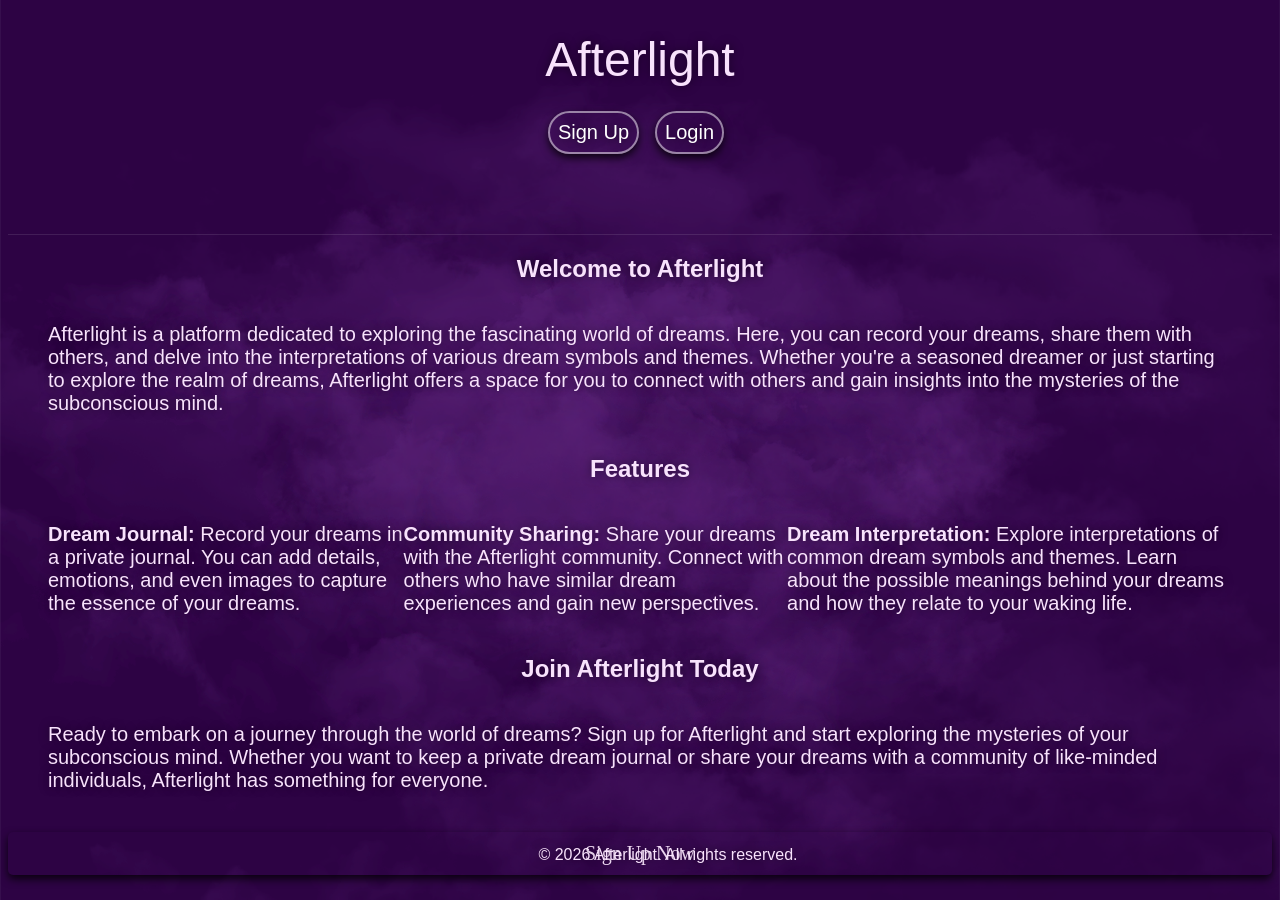
==== index.html @ f81cccc8 "Add files via upload" ====
<!DOCTYPE html>
<html lang="en">

<head>
    <meta charset="UTF-8">
    <meta name="viewport" content="width=device-width, initial-scale=1.0">
    <link rel="stylesheet" href="style.css">
    <title>Afterlight</title>
</head>

<body>
    <header>Afterlight
        <nav>
            <ul>
                <li><a href="sign-up.html">Sign Up</a></li>
                <li><a href="login.html">Login</a></li>
            </ul>
        </nav>
    </header>
    <main>
        <section id="introSection">
            <h1>Welcome to Afterlight</h1>
            <p class="intro">Afterlight is a platform dedicated to exploring the fascinating world of dreams. Here, you
                can
                record your
                dreams, share them with others, and delve into the interpretations of various dream symbols and themes.
                Whether you're a seasoned dreamer or just starting to explore the realm of dreams, Afterlight offers a
                space
                for you to connect with others and gain insights into the mysteries of the subconscious mind.
            </p>
        </section>

        <section id="featuresSection">
            <h2>Features</h2>
            <ul class="featureList">
                <li><strong>Dream Journal:</strong> Record your dreams in a private journal. You can add details,
                    emotions, and even images to capture the essence of your dreams.</li>
                <li><strong>Community Sharing:</strong> Share your dreams with the Afterlight community. Connect with
                    others who have similar dream experiences and gain new perspectives.</li>
                <li><strong>Dream Interpretation:</strong> Explore interpretations of common dream symbols and themes.
                    Learn about the possible meanings behind your dreams and how they relate to your waking life.</li>
            </ul>
        </section>
        <section id="joinSection">
            <h2>Join Afterlight Today</h2>
            <p class="join">Ready to embark on a journey through the world of dreams? Sign up for Afterlight and start
                exploring the mysteries of your subconscious mind. Whether you want to keep a private dream journal or
                share your dreams with a community of like-minded individuals, Afterlight has something for everyone.
            </p>
            <a href="sign-up.html" class="joinButton">Sign Up Now</a>
    </main>
    <footer>
        <p>&copy; 2026 Afterlight. All rights reserved.</p>
    </footer>
    <script src="script.js"></script>
</body>

</html>
---- style.css ----
body {
    background-image: url('Assets/images/BG.png');
    background-repeat: no-repeat;
    background-size: cover;
    background-position: center;
    background-attachment: fixed;
}

/* Header and primary navigation */

header {
    flex-direction: column;
    width: 100vw;
    max-width: 100%;
    box-sizing: border-box;
    display: flex;
    justify-content: center;
    padding: 1.5rem 1rem;
    border-bottom: 1px solid rgba(255, 255, 255, 0.1);
    font-family: Poppins, sans-serif;
    font-size: 3rem;
    color: #f8e2fc;
    text-shadow: 0 0 10px rgba(0, 0, 0, 0.5);
    text-align: center;
}

nav ul {
    list-style: none;
    display: flex;
    flex-wrap: wrap;
    justify-content: center;
    align-items: center;
    margin-top: 1rem;
    margin-right: 3rem;
}

nav ul li {
    margin: .5rem;
}

nav ul li a {
    color: rgb(255, 255, 255);
    text-decoration: none;
    padding: .5rem;
    font-size: 1.25rem;
    border: 2px solid rgba(255, 255, 255, 0.5);
    border-radius: 90px;
    box-shadow: 0 4px 8px rgba(0, 0, 0, 0.8);
}

nav ul li:hover {
    transform: scale(1.1);
    transition: 0.5s ease;
}

h1,
h2 {
    color: #f8e2fc;
    font-family: Poppins, sans-serif;
    text-shadow: 0 0 10px rgba(0, 0, 0, 0.5);
    align-items: center;
    display: flex;
    justify-content: center;
}

.intro,
.featureList,
.join {
    color: #f8e2fc;
    font-family: Inter, sans-serif;
    text-shadow: 0 0 10px rgba(0, 0, 0, 0.5);
    align-items: center;
    display: flex;
    justify-content: center;
    padding: 20px;
    font-size: 1.25rem;
    margin: 20px;
    list-style: none;
}

a {
    justify-content: center;
    display: flex;
    text-decoration: none;
    color: #f8e2fc;
    font-size: 1.25rem;
    border: 2px solid rgba(255, 255, 255, 0.5);
    border-radius: 90px;
    padding: .5rem;
    box-shadow: 0 4px 8px rgba(0, 0, 0, 0.8);
}

.joinButton {
    background-color: #8c2dc8 opacity(60%);
    color: #f8e2fc;
    border: none;
    padding: 10px 20px;
    font-size: 1.25rem;
    border-radius: 5px;
    cursor: pointer;
    box-shadow: 0 4px 8px rgba(0, 0, 0, 0.8);
}

footer {
    text-align: center;
    padding: 20px;
    color: #f8e2fc;
    font-family: Inter, sans-serif;
    text-shadow: 0 0 10px rgba(0, 0, 0, 0.5);
    position: fixed;
    bottom: 0;
    width: 100%;

}


@media screen and (max-width: 1068px) {

    header {
        flex-direction: column;
        align-items: center;
        text-align: center;
    }

    .featureList {
        flex-direction: column;
        align-items: center;
        text-align: center;
    }

    .featureList li {
        flex-direction: column;
        align-items: center;
        text-align: center;
        margin-top: 1rem;
        justify-content: space-evenly;
        margin-bottom: 15px;
        padding: 15px;


    }
}
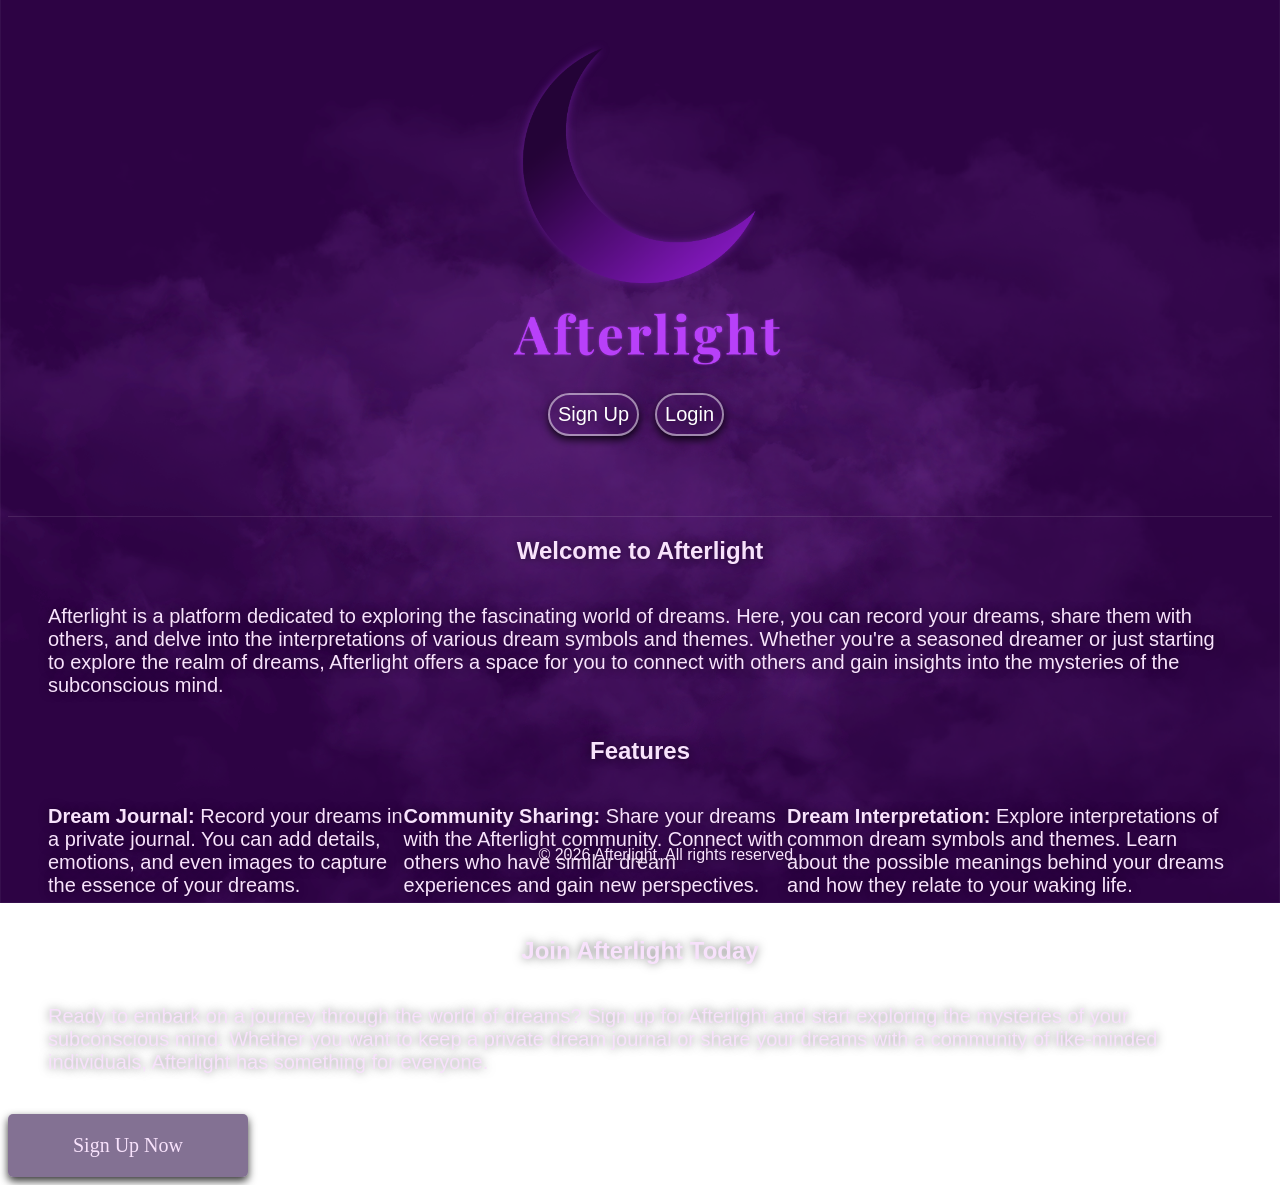
==== commit 636e9254: "Changes to be committed: 	modified:   community-page.html 	modified:   dream-journal.html 	modified:" ====
--- a/index.html
+++ b/index.html
@@ -9,7 +9,7 @@
 </head>
 
 <body>
-    <header>Afterlight
+    <header><span><img src="Assets\images\logo.png"></span>
         <nav>
             <ul>
                 <li><a href="sign-up.html">Sign Up</a></li>
--- a/style.css
+++ b/style.css
@@ -65,7 +65,10 @@
 
 .intro,
 .featureList,
-.join {
+.join,
+.welcome,
+.community,
+.post {
     color: #f8e2fc;
     font-family: Inter, sans-serif;
     text-shadow: 0 0 10px rgba(0, 0, 0, 0.5);
@@ -76,6 +79,24 @@
     font-size: 1.25rem;
     margin: 20px;
     list-style: none;
+}
+
+.communityPosts {
+    display: flex;
+    flex-direction: column;
+    align-items: center;
+    justify-content: center;
+    gap: 20px;
+}
+
+h3 {
+    color: #f8e2fc;
+    font-family: Inter, sans-serif;
+    text-shadow: 0 0 10px rgba(0, 0, 0, 0.5);
+    align-items: center;
+    display: flex;
+    justify-content: center;
+    padding-top: 15px;
 }
 
 a {
@@ -91,10 +112,117 @@
 }
 
 .joinButton {
-    background-color: #8c2dc8 opacity(60%);
-    color: #f8e2fc;
-    border: none;
-    padding: 10px 20px;
+    display: flex;
+    justify-self: center;
+    width: 200px;
+    background-color: rgba(49, 19, 76, 0.6);
+    color: #f8e2fc;
+    border: none;
+    padding: 20px 20px;
+    font-size: 1.25rem;
+    border-radius: 5px;
+    cursor: pointer;
+    box-shadow: 0 4px 8px rgba(0, 0, 0, 0.8);
+}
+
+.buttonContainer {
+    display: flex;
+    justify-content: space-evenly;
+    gap: 1rem;
+
+}
+
+.welcomeButton {
+    display: flex;
+    justify-self: center;
+    width: 200px;
+    background-color: rgba(49, 19, 76, 0.6);
+    color: #f8e2fc;
+    border: none;
+    padding: 20px 20px;
+    font-size: 1.25rem;
+    border-radius: 5px;
+    cursor: pointer;
+    box-shadow: 0 4px 8px rgba(0, 0, 0, 0.8);
+}
+
+form {
+    display: flex;
+    flex-direction: column;
+    align-items: center;
+    justify-content: center;
+    padding: 20px;
+}
+
+label {
+    color: #f8e2fc;
+    font-family: Inter, sans-serif;
+    text-shadow: 0 0 10px rgba(0, 0, 0, 0.5);
+    margin-bottom: 10px;
+    margin-top: 10px;
+}
+
+#dreamTitle {
+    background-color: rgba(49, 19, 76, 0.6);
+    color: #f8e2fc;
+    font-family: Inter, sans-serif;
+    text-shadow: 0 0 10px rgba(0, 0, 0, 0.5);
+    align-items: center;
+    display: flex;
+    justify-content: center;
+    padding: 20px;
+    font-size: 1.25rem;
+}
+
+textarea {
+    background-color: rgba(49, 19, 76, 0.6);
+    color: #f8e2fc;
+    font-family: Inter, sans-serif;
+    text-shadow: 0 0 10px rgba(0, 0, 0, 0.5);
+    align-items: center;
+    display: flex;
+    justify-content: center;
+    padding: 20px;
+    font-size: 1.25rem;
+    width: 100%;
+    max-width: 500px;
+    height: 200px;
+}
+
+input::placeholder {
+    color: #ffffff;
+}
+
+textarea::placeholder {
+    color: #ffffff;
+}
+
+input {
+    background-color: rgba(140, 40, 200, 0.6);
+    padding: 10px;
+    margin-bottom: 20px;
+    border: none;
+    border-radius: 5px;
+    width: 300px;
+    box-shadow: 0 4px 8px rgba(0, 0, 0, 0.8);
+}
+
+button[type="submit"] {
+    background-color: rgba(49, 19, 76, 0.6);
+    color: #f8e2fc;
+    border: none;
+    padding: 20px 20px;
+    font-size: 1.25rem;
+    border-radius: 5px;
+    cursor: pointer;
+    box-shadow: 0 4px 8px rgba(0, 0, 0, 0.8);
+}
+
+button {
+    background-color: rgba(49, 19, 76, 0.6);
+    color: #f8e2fc;
+    border: none;
+    padding: 20px 20px;
     font-size: 1.25rem;
     border-radius: 5px;
     cursor: pointer;
@@ -113,8 +241,19 @@
 
 }
 
-
-@media screen and (max-width: 1068px) {
+img {
+    width: 300px;
+    height: auto;
+
+}
+
+span {
+    display: flex;
+    justify-content: center;
+    align-items: center;
+}
+
+@media screen and (max-width: 600px) {
 
     header {
         flex-direction: column;
@@ -122,10 +261,26 @@
         text-align: center;
     }
 
-    .featureList {
+    nav ul {
         flex-direction: column;
         align-items: center;
         text-align: center;
+    }
+
+
+    h1,
+    h2,
+    h3,
+    .intro,
+    .featureList,
+    .join,
+    .welcome,
+    .community,
+    .post {
+        flex-direction: column;
+        align-items: center;
+        text-align: center;
+
     }
 
     .featureList li {
@@ -136,7 +291,33 @@
         justify-content: space-evenly;
         margin-bottom: 15px;
         padding: 15px;
-
-
+    }
+
+    footer {
+        position: relative;
+    }
+
+    form {
+        width: 100%;
+        padding: 10px;
+    }
+
+    button {
+        width: 100%;
+        max-width: none;
+    }
+
+    textarea {
+        display: flex;
+        justify-content: center;
+        padding: 10px;
+        width: 90%;
+        max-width: none;
+    }
+
+    span {
+        display: flex;
+        justify-content: center;
+        align-items: center;
     }
 }
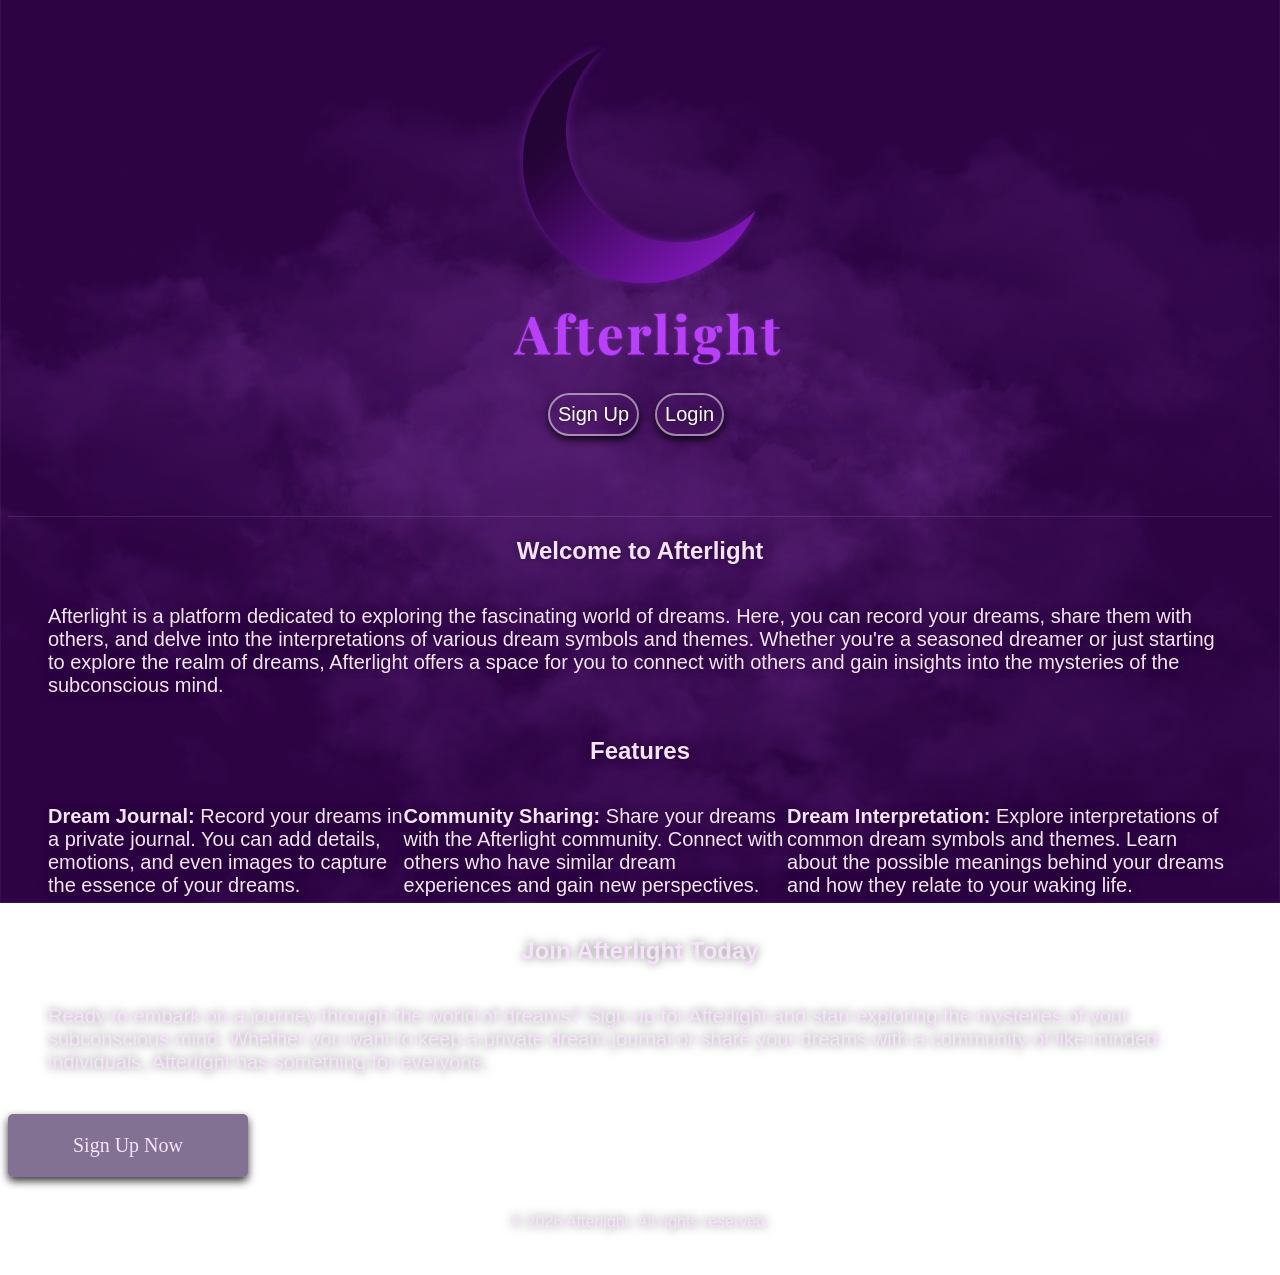
==== commit 08d44e90: "Changes to be committed: 	modified:   community-page.html 	modified:   dream-journal.html 	modified:" ====
--- a/index.html
+++ b/index.html
@@ -9,6 +9,7 @@
 </head>
 
 <body>
+    <!-- Header -->
     <header><span><img src="Assets\images\logo.png"></span>
         <nav>
             <ul>
@@ -17,7 +18,10 @@
             </ul>
         </nav>
     </header>
+
+    <!-- Main Content -->
     <main>
+        <!-- Intro Section -->
         <section id="introSection">
             <h1>Welcome to Afterlight</h1>
             <p class="intro">Afterlight is a platform dedicated to exploring the fascinating world of dreams. Here, you
@@ -30,6 +34,7 @@
             </p>
         </section>
 
+        <!-- Features Section -->
         <section id="featuresSection">
             <h2>Features</h2>
             <ul class="featureList">
@@ -41,6 +46,8 @@
                     Learn about the possible meanings behind your dreams and how they relate to your waking life.</li>
             </ul>
         </section>
+
+        <!-- Join Section -->
         <section id="joinSection">
             <h2>Join Afterlight Today</h2>
             <p class="join">Ready to embark on a journey through the world of dreams? Sign up for Afterlight and start
@@ -49,9 +56,13 @@
             </p>
             <a href="sign-up.html" class="joinButton">Sign Up Now</a>
     </main>
+
+    <!-- Footer -->
     <footer>
         <p>&copy; 2026 Afterlight. All rights reserved.</p>
     </footer>
+
+    <!-- Scripts -->
     <script src="script.js"></script>
 </body>
 
--- a/style.css
+++ b/style.css
@@ -1,4 +1,12 @@
+/* Global Styles */
+html {
+    /* Enables smooth scrolling for in-page anchor links. */
+    scroll-behavior: smooth;
+}
+
+/* Background and overall layout */
 body {
+    /* Full-page fixed background image for an immersive look. */
     background-image: url('Assets/images/BG.png');
     background-repeat: no-repeat;
     background-size: cover;
@@ -6,10 +14,12 @@
     background-attachment: fixed;
 }
 
-/* Header and primary navigation */
+/* Header */
 
 header {
+    /* Stacks title and nav vertically in the header area. */
     flex-direction: column;
+    /* Keeps header spanning viewport width without overflow. */
     width: 100vw;
     max-width: 100%;
     box-sizing: border-box;
@@ -24,7 +34,9 @@
     text-align: center;
 }
 
+/* Navigation */
 nav ul {
+    /* Horizontal nav that wraps on smaller widths. */
     list-style: none;
     display: flex;
     flex-wrap: wrap;
@@ -35,10 +47,12 @@
 }
 
 nav ul li {
+    /* Space between nav items. */
     margin: .5rem;
 }
 
 nav ul li a {
+    /* Pill-style nav links with subtle border and shadow. */
     color: rgb(255, 255, 255);
     text-decoration: none;
     padding: .5rem;
@@ -49,12 +63,15 @@
 }
 
 nav ul li:hover {
+    /* Slight enlargement on hover for feedback. */
     transform: scale(1.1);
     transition: 0.5s ease;
 }
 
+/* Main Content */
 h1,
 h2 {
+    /* Shared heading style and centered alignment. */
     color: #f8e2fc;
     font-family: Poppins, sans-serif;
     text-shadow: 0 0 10px rgba(0, 0, 0, 0.5);
@@ -69,6 +86,7 @@
 .welcome,
 .community,
 .post {
+    /* Shared body-text styling for primary content sections. */
     color: #f8e2fc;
     font-family: Inter, sans-serif;
     text-shadow: 0 0 10px rgba(0, 0, 0, 0.5);
@@ -82,6 +100,7 @@
 }
 
 .communityPosts {
+    /* Vertical stack for community posts with consistent spacing. */
     display: flex;
     flex-direction: column;
     align-items: center;
@@ -90,6 +109,7 @@
 }
 
 h3 {
+    /* Subheading style matching the site palette. */
     color: #f8e2fc;
     font-family: Inter, sans-serif;
     text-shadow: 0 0 10px rgba(0, 0, 0, 0.5);
@@ -100,6 +120,7 @@
 }
 
 a {
+    /* Global anchor style used as bordered action links. */
     justify-content: center;
     display: flex;
     text-decoration: none;
@@ -111,7 +132,9 @@
     box-shadow: 0 4px 8px rgba(0, 0, 0, 0.8);
 }
 
+/* Buttons */
 .joinButton {
+    /* Primary join call-to-action button. */
     display: flex;
     justify-self: center;
     width: 200px;
@@ -126,6 +149,7 @@
 }
 
 .buttonContainer {
+    /* Evenly spaced button row container. */
     display: flex;
     justify-content: space-evenly;
     gap: 1rem;
@@ -133,6 +157,7 @@
 }
 
 .welcomeButton {
+    /* Secondary welcome page call-to-action button. */
     display: flex;
     justify-self: center;
     width: 200px;
@@ -146,7 +171,9 @@
     box-shadow: 0 4px 8px rgba(0, 0, 0, 0.8);
 }
 
+/* Forms */
 form {
+    /* Centers form controls in a vertical flow. */
     display: flex;
     flex-direction: column;
     align-items: center;
@@ -155,6 +182,7 @@
 }
 
 label {
+    /* Readable labels with spacing around inputs. */
     color: #f8e2fc;
     font-family: Inter, sans-serif;
     text-shadow: 0 0 10px rgba(0, 0, 0, 0.5);
@@ -163,6 +191,7 @@
 }
 
 #dreamTitle {
+    /* Styled title input for dream entries. */
     background-color: rgba(49, 19, 76, 0.6);
     color: #f8e2fc;
     font-family: Inter, sans-serif;
@@ -175,6 +204,7 @@
 }
 
 textarea {
+    /* Main dream content field with responsive max width. */
     background-color: rgba(49, 19, 76, 0.6);
     color: #f8e2fc;
     font-family: Inter, sans-serif;
@@ -190,14 +220,17 @@
 }
 
 input::placeholder {
+    /* Keeps input placeholder text high-contrast. */
     color: #ffffff;
 }
 
 textarea::placeholder {
+    /* Keeps textarea placeholder text high-contrast. */
     color: #ffffff;
 }
 
 input {
+    /* Base input style for text-like controls. */
     background-color: rgba(140, 40, 200, 0.6);
     padding: 10px;
     margin-bottom: 20px;
@@ -208,6 +241,7 @@
 }
 
 button[type="submit"] {
+    /* Submit-specific button style in forms. */
     background-color: rgba(49, 19, 76, 0.6);
     color: #f8e2fc;
     border: none;
@@ -219,6 +253,7 @@
 }
 
 button {
+    /* Generic button fallback style. */
     background-color: rgba(49, 19, 76, 0.6);
     color: #f8e2fc;
     border: none;
@@ -229,39 +264,64 @@
     box-shadow: 0 4px 8px rgba(0, 0, 0, 0.8);
 }
 
+#dreamList {
+    /* Removes bullets and applies shared list typography. */
+    list-style: none;
+    padding: 0;
+    margin: 0;
+    color: #f8e2fc;
+    font-family: Inter, sans-serif;
+}
+
+#dreamList li {
+    /* Individual saved dream entry card. */
+    padding: 10px;
+    margin: 10px 0;
+    background-color: rgba(140, 40, 200, 0.3);
+    border-radius: 5px;
+}
+
+#dreamList li:hover {
+    /* Darkens card slightly on hover. */
+    background-color: rgba(140, 40, 200, 0.6);
+}
+
+
 footer {
+    /* Centered footer text treatment. */
     text-align: center;
     padding: 20px;
     color: #f8e2fc;
     font-family: Inter, sans-serif;
     text-shadow: 0 0 10px rgba(0, 0, 0, 0.5);
-    position: fixed;
-    bottom: 0;
-    width: 100%;
-
 }
 
 img {
+    /* Default image sizing across pages. */
     width: 300px;
     height: auto;
 
 }
 
 span {
+    /* Utility centering for inline wrapper content. */
     display: flex;
     justify-content: center;
     align-items: center;
 }
 
 @media screen and (max-width: 600px) {
+    /* Mobile layout adjustments for small screens. */
 
     header {
+        /* Keeps header content centered on mobile. */
         flex-direction: column;
         align-items: center;
         text-align: center;
     }
 
     nav ul {
+        /* Stacks nav links vertically on mobile. */
         flex-direction: column;
         align-items: center;
         text-align: center;
@@ -277,6 +337,7 @@
     .welcome,
     .community,
     .post {
+        /* Centers and stacks key text sections on mobile. */
         flex-direction: column;
         align-items: center;
         text-align: center;
@@ -284,6 +345,7 @@
     }
 
     .featureList li {
+        /* Improves spacing/readability for feature bullets on mobile. */
         flex-direction: column;
         align-items: center;
         text-align: center;
@@ -294,20 +356,24 @@
     }
 
     footer {
+        /* Preserves natural document flow in mobile layout. */
         position: relative;
     }
 
     form {
+        /* Allows form to use full available width on mobile. */
         width: 100%;
         padding: 10px;
     }
 
     button {
+        /* Makes buttons easier to tap on small screens. */
         width: 100%;
         max-width: none;
     }
 
     textarea {
+        /* Expands textarea width while keeping side breathing room. */
         display: flex;
         justify-content: center;
         padding: 10px;
@@ -316,8 +382,14 @@
     }
 
     span {
+        /* Maintains centered utility alignment on mobile. */
         display: flex;
         justify-content: center;
         align-items: center;
     }
+
+    .joinButton {
+        /* Keeps join button centered in mobile flow. */
+        justify-self: center;
+    }
 }
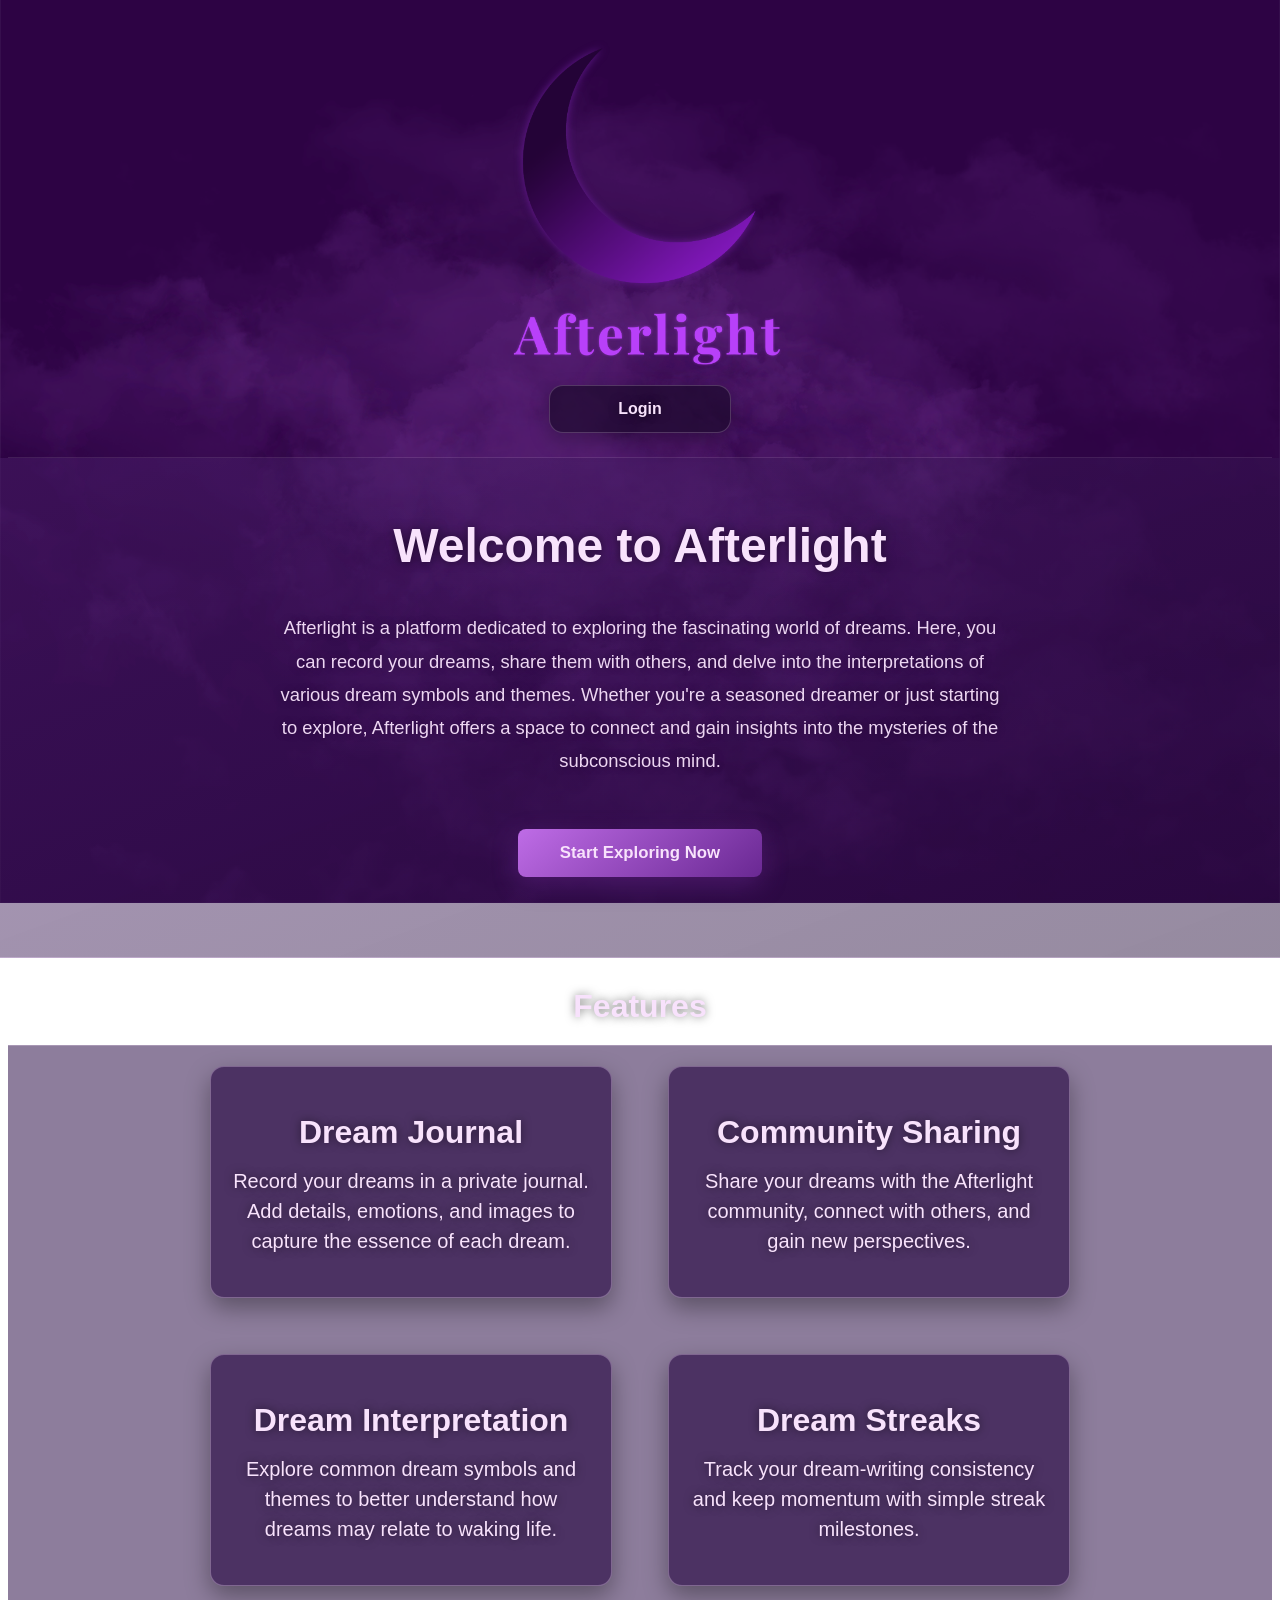
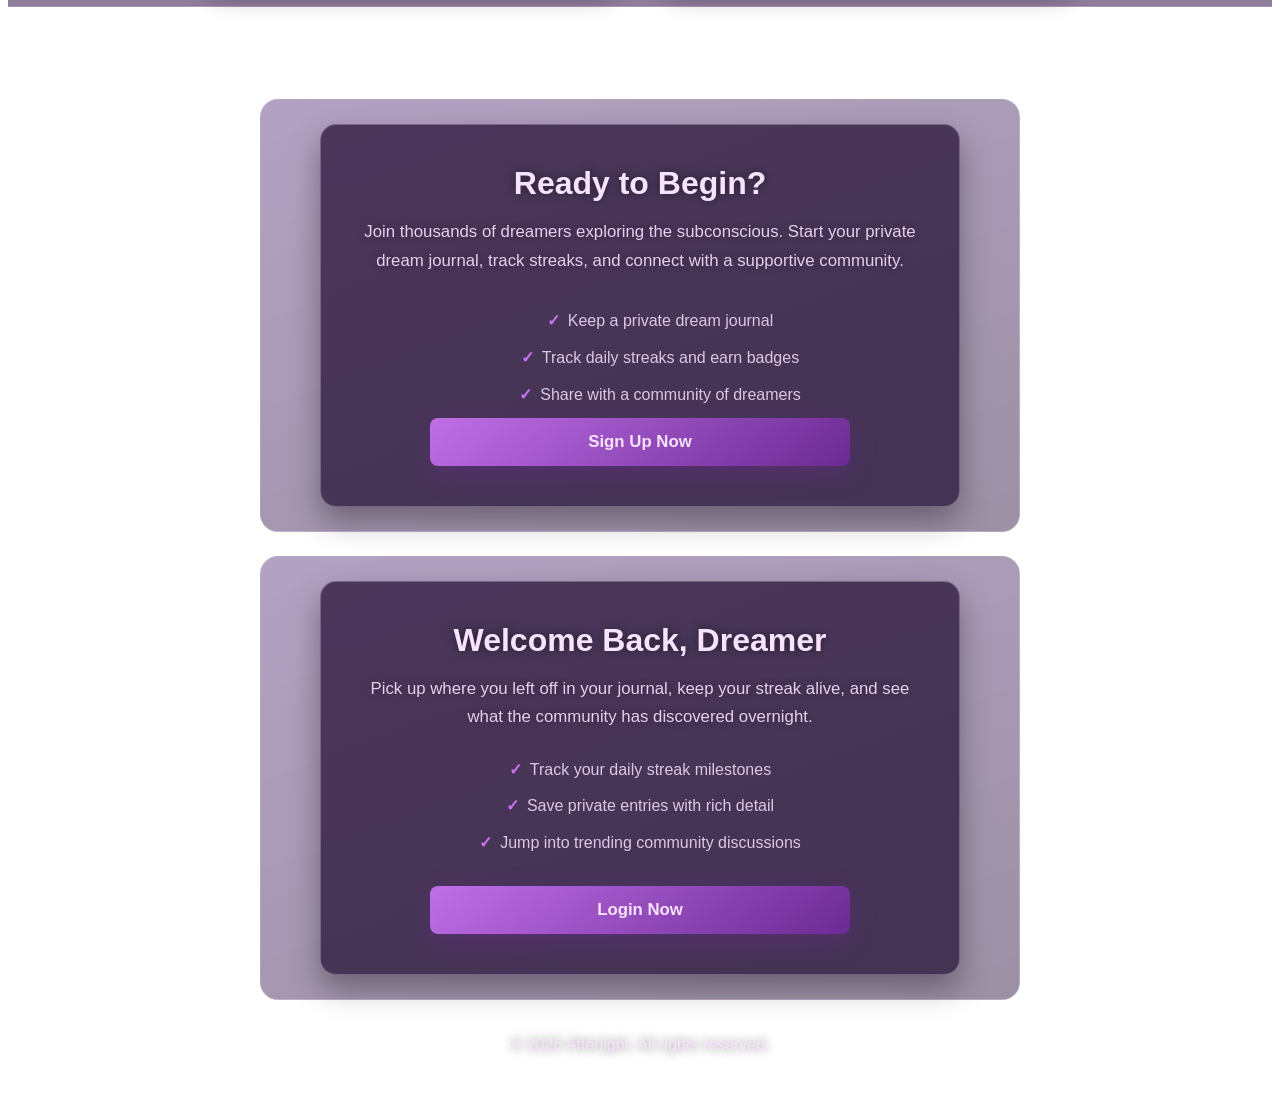
==== commit 83de376d: "Changes to be committed: 	modified:   community-page.html 	modified:   dream-journal.html 	modified:" ====
--- a/index.html
+++ b/index.html
@@ -13,48 +13,101 @@
     <header><span><img src="Assets\images\logo.png"></span>
         <nav>
             <ul>
-                <li><a href="sign-up.html">Sign Up</a></li>
                 <li><a href="login.html">Login</a></li>
             </ul>
         </nav>
     </header>
 
     <!-- Main Content -->
-    <main>
+    <main class="indexPage">
         <!-- Intro Section -->
-        <section id="introSection">
-            <h1>Welcome to Afterlight</h1>
-            <p class="intro">Afterlight is a platform dedicated to exploring the fascinating world of dreams. Here, you
-                can
-                record your
-                dreams, share them with others, and delve into the interpretations of various dream symbols and themes.
-                Whether you're a seasoned dreamer or just starting to explore the realm of dreams, Afterlight offers a
-                space
-                for you to connect with others and gain insights into the mysteries of the subconscious mind.
-            </p>
+        <section id="introSection" class="heroIntro">
+            <div class="heroContent">
+                <h1>Welcome to Afterlight</h1>
+                <p class="intro">Afterlight is a platform dedicated to exploring the fascinating world of dreams. Here,
+                    you can record your dreams, share them with others, and delve into the interpretations of various
+                    dream symbols and themes. Whether you're a seasoned dreamer or just starting to explore, Afterlight
+                    offers a space to connect and gain insights into the mysteries of the subconscious mind.</p>
+                <a href="sign-up.html" class="heroCTA">Start Exploring Now</a>
+            </div>
         </section>
 
         <!-- Features Section -->
         <section id="featuresSection">
             <h2>Features</h2>
-            <ul class="featureList">
-                <li><strong>Dream Journal:</strong> Record your dreams in a private journal. You can add details,
-                    emotions, and even images to capture the essence of your dreams.</li>
-                <li><strong>Community Sharing:</strong> Share your dreams with the Afterlight community. Connect with
-                    others who have similar dream experiences and gain new perspectives.</li>
-                <li><strong>Dream Interpretation:</strong> Explore interpretations of common dream symbols and themes.
-                    Learn about the possible meanings behind your dreams and how they relate to your waking life.</li>
-            </ul>
+            <div class="featureCarousel" aria-label="Afterlight features banner">
+                <ul class="featureList" role="list">
+                    <li class="featureCard">
+                        <h2>Dream Journal</h2>
+                        <p>Record your dreams in a private journal. Add details, emotions, and images to capture the
+                            essence of each dream.</p>
+                    </li>
+                    <li class="featureCard">
+                        <h2>Community Sharing</h2>
+                        <p>Share your dreams with the Afterlight community, connect with others, and gain new
+                            perspectives.</p>
+                    </li>
+                    <li class="featureCard">
+                        <h2>Dream Interpretation</h2>
+                        <p>Explore common dream symbols and themes to better understand how dreams may relate to waking
+                            life.</p>
+                    </li>
+                    <li class="featureCard">
+                        <h2>Dream Streaks</h2>
+                        <p>Track your dream-writing consistency and keep momentum with simple streak milestones.</p>
+                    </li>
+                    <li class="featureCard" aria-hidden="true">
+                        <h2>Dream Journal</h2>
+                        <p>Record your dreams in a private journal. Add details, emotions, and images to capture the
+                            essence of each dream.</p>
+                    </li>
+                    <li class="featureCard" aria-hidden="true">
+                        <h2>Community Sharing</h2>
+                        <p>Share your dreams with the Afterlight community, connect with others, and gain new
+                            perspectives.</p>
+                    </li>
+                    <li class="featureCard" aria-hidden="true">
+                        <h2>Dream Interpretation</h2>
+                        <p>Explore common dream symbols and themes to better understand how dreams may relate to waking
+                            life.</p>
+                    </li>
+                    <li class="featureCard" aria-hidden="true">
+                        <h2>Dream Streaks</h2>
+                        <p>Track your dream-writing consistency and keep momentum with simple streak milestones.</p>
+                    </li>
+                </ul>
+            </div>
         </section>
 
         <!-- Join Section -->
-        <section id="joinSection">
-            <h2>Join Afterlight Today</h2>
-            <p class="join">Ready to embark on a journey through the world of dreams? Sign up for Afterlight and start
-                exploring the mysteries of your subconscious mind. Whether you want to keep a private dream journal or
-                share your dreams with a community of like-minded individuals, Afterlight has something for everyone.
-            </p>
-            <a href="sign-up.html" class="joinButton">Sign Up Now</a>
+        <section id="joinSection" class="joinCTA">
+            <div class="joinCard">
+                <h2>Ready to Begin?</h2>
+                <p class="joinLead">Join thousands of dreamers exploring the subconscious. Start your private dream
+                    journal, track streaks, and connect with a supportive community.</p>
+                <ul class="joinPerks">
+                    <li>Keep a private dream journal</li>
+                    <li>Track daily streaks and earn badges</li>
+                    <li>Share with a community of dreamers</li>
+                </ul>
+                <a href="sign-up.html" class="joinButton">Sign Up Now</a>
+            </div>
+        </section>
+
+        <!-- Login Section -->
+        <section id="loginSection" class="loginCTA">
+            <div class="loginCard">
+                <h2>Welcome Back, Dreamer</h2>
+                <p class="loginLead">Pick up where you left off in your journal, keep your streak alive, and see what
+                    the community has discovered overnight.</p>
+                <ul class="loginPerks">
+                    <li>Track your daily streak milestones</li>
+                    <li>Save private entries with rich detail</li>
+                    <li>Jump into trending community discussions</li>
+                </ul>
+                <a href="login.html" class="loginButton">Login Now</a>
+            </div>
+        </section>
     </main>
 
     <!-- Footer -->
--- a/style.css
+++ b/style.css
@@ -15,12 +15,11 @@
 }
 
 /* Header */
-
 header {
     /* Stacks title and nav vertically in the header area. */
     flex-direction: column;
     /* Keeps header spanning viewport width without overflow. */
-    width: 100vw;
+    width: 100%;
     max-width: 100%;
     box-sizing: border-box;
     display: flex;
@@ -32,6 +31,15 @@
     color: #f8e2fc;
     text-shadow: 0 0 10px rgba(0, 0, 0, 0.5);
     text-align: center;
+}
+
+.pageTitle {
+    /* Explicit title wrapper keeps page title perfectly centered under logo. */
+    display: block;
+    width: 100%;
+    margin-top: 0.2rem;
+    text-align: center;
+    line-height: 1.1;
 }
 
 /* Navigation */
@@ -42,30 +50,46 @@
     flex-wrap: wrap;
     justify-content: center;
     align-items: center;
-    margin-top: 1rem;
-    margin-right: 3rem;
+    gap: 14px;
+    margin: 1rem 0 0;
+    padding: 0;
 }
 
 nav ul li {
-    /* Space between nav items. */
-    margin: .5rem;
+    /* Keeps each nav card separate. */
+    margin: 0;
 }
 
 nav ul li a {
-    /* Pill-style nav links with subtle border and shadow. */
-    color: rgb(255, 255, 255);
+    /* Card-style nav links to match dashboard action cards. */
+    display: block;
+    min-width: 140px;
+    padding: 14px 20px;
+    color: #f8e2fc;
     text-decoration: none;
-    padding: .5rem;
-    font-size: 1.25rem;
-    border: 2px solid rgba(255, 255, 255, 0.5);
-    border-radius: 90px;
-    box-shadow: 0 4px 8px rgba(0, 0, 0, 0.8);
-}
-
-nav ul li:hover {
-    /* Slight enlargement on hover for feedback. */
-    transform: scale(1.1);
-    transition: 0.5s ease;
+    font-size: 1rem;
+    font-weight: 600;
+    font-family: Poppins, sans-serif;
+    text-align: center;
+    border: 1px solid rgba(248, 226, 252, 0.2);
+    border-radius: 14px;
+    background: rgba(30, 10, 47, 0.72);
+    box-shadow: 0 8px 20px rgba(0, 0, 0, 0.25);
+    transition: transform 0.2s ease, box-shadow 0.2s ease, border-color 0.2s ease, background 0.2s ease;
+}
+
+nav ul li a:hover {
+    /* Lifted hover state to echo dashboard cards. */
+    transform: translateY(-4px);
+    border-color: rgba(248, 226, 252, 0.35);
+    background: linear-gradient(160deg, rgba(49, 19, 76, 0.92), rgba(30, 10, 47, 0.96));
+    box-shadow: 0 12px 32px rgba(109, 42, 151, 0.3);
+}
+
+nav ul li a:focus-visible {
+    /* Keyboard focus for nav cards. */
+    outline: 2px solid #ca74f3;
+    outline-offset: 2px;
 }
 
 /* Main Content */
@@ -79,6 +103,7 @@
     display: flex;
     justify-content: center;
 }
+
 
 .intro,
 .featureList,
@@ -99,6 +124,1205 @@
     list-style: none;
 }
 
+/* Login page */
+.loginPage #loginSection {
+    /* Centers login content and constrains line lengths. */
+    width: min(94vw, 1120px);
+    margin: 24px auto 46px;
+}
+
+.loginPage .authLayout {
+    /* Creates a two-panel hero login layout. */
+    display: grid;
+    grid-template-columns: 1.15fr 1fr;
+    gap: 18px;
+    align-items: stretch;
+}
+
+.loginPage .authPromo,
+.loginPage .authCard {
+    /* Shared panel treatment for login content blocks. */
+    border: 1px solid rgba(248, 226, 252, 0.28);
+    border-radius: 16px;
+    box-shadow: 0 14px 30px rgba(0, 0, 0, 0.34);
+}
+
+.loginPage .authPromo {
+    /* Intro panel with supporting feature bullets. */
+    padding: 28px 24px;
+    background: linear-gradient(160deg, rgba(76, 32, 110, 0.78), rgba(34, 11, 55, 0.8));
+}
+
+.loginPage .authPromo h2 {
+    /* Gives the left-panel heading stronger presence. */
+    justify-content: flex-start;
+    align-items: flex-start;
+    text-align: left;
+    margin: 0 0 10px;
+}
+
+.loginPage .authLead {
+    /* Intro paragraph beneath promo heading. */
+    margin: 0 0 16px;
+    color: #f8e2fc;
+    font-family: Inter, sans-serif;
+    font-size: 1.05rem;
+    line-height: 1.6;
+    text-shadow: 0 0 10px rgba(0, 0, 0, 0.4);
+}
+
+.loginPage .authBenefits {
+    /* Checklist-style value propositions. */
+    margin: 0;
+    padding-left: 18px;
+    color: #f8e2fc;
+    font-family: Inter, sans-serif;
+    line-height: 1.7;
+}
+
+.loginPage .authCard {
+    /* Primary authentication card. */
+    padding: 24px 22px;
+    background: rgba(30, 10, 47, 0.82);
+}
+
+.loginPage .authCard h3 {
+    /* Headline for login card. */
+    margin: 0;
+    padding: 0;
+}
+
+.loginPage .authSubhead {
+    /* Secondary prompt text in auth card. */
+    margin: 8px 0 14px;
+    text-align: center;
+    color: rgba(248, 226, 252, 0.86);
+    font-family: Inter, sans-serif;
+}
+
+.loginPage #loginForm {
+    /* Stacks login fields with consistent spacing. */
+    gap: 8px;
+    padding: 8px 0 0;
+}
+
+.loginPage #loginForm input[type="email"],
+.loginPage #loginForm input[type="password"] {
+    /* Improves readability and tap targets in auth inputs. */
+    width: min(100%, 420px);
+    background: rgba(140, 40, 200, 0.32);
+    color: #f8e2fc;
+}
+
+.loginPage #loginForm input[type="email"]::placeholder,
+.loginPage #loginForm input[type="password"]::placeholder {
+    /* Soft placeholder color to reduce visual noise. */
+    color: rgba(248, 226, 252, 0.72);
+}
+
+.loginPage .authRow {
+    /* Holds remember-me and forgot-password controls. */
+    width: min(100%, 420px);
+    display: flex;
+    justify-content: space-between;
+    align-items: center;
+    margin: 4px 0 8px;
+}
+
+.loginPage .rememberMe {
+    /* Inline checkbox label style. */
+    display: flex;
+    align-items: center;
+    gap: 8px;
+    margin: 0;
+    font-size: 0.95rem;
+}
+
+.loginPage .rememberMe input {
+    /* Keeps checkbox sizing natural while using shared input rules elsewhere. */
+    width: auto;
+    margin: 0;
+    box-shadow: none;
+}
+
+.loginPage .textLink {
+    /* Converts utility links away from pill-button anchor style. */
+    display: inline;
+    padding: 0;
+    border: none;
+    box-shadow: none;
+    border-radius: 0;
+    color: #f5c9ff;
+    font-size: 0.95rem;
+    text-decoration: underline;
+}
+
+.loginPage .textLink:hover {
+    /* Slight color lift for utility link hover. */
+    color: #ffe9ff;
+}
+
+.loginPage #loginForm button[type="submit"] {
+    /* Makes primary auth CTA feel prominent and modern. */
+    width: min(100%, 420px);
+    background: linear-gradient(140deg, rgba(202, 116, 243, 0.92), rgba(109, 42, 151, 0.95));
+}
+
+.loginPage .authFootnote {
+    /* Bottom helper text for account creation prompt. */
+    text-align: center;
+    color: rgba(248, 226, 252, 0.9);
+    font-family: Inter, sans-serif;
+    margin: 14px 0 0;
+}
+
+/* Sign-up page */
+.signUpPage #signUpSection {
+    /* Centers sign-up content and aligns with login page width. */
+    width: min(94vw, 1120px);
+    margin: 24px auto 46px;
+}
+
+.signUpPage .authLayout {
+    /* Mirrors polished two-panel auth structure. */
+    display: grid;
+    grid-template-columns: 1.15fr 1fr;
+    gap: 18px;
+    align-items: stretch;
+}
+
+.signUpPage .authPromo,
+.signUpPage .authCard {
+    /* Shared panel treatment for sign-up blocks. */
+    border: 1px solid rgba(248, 226, 252, 0.28);
+    border-radius: 16px;
+    box-shadow: 0 14px 30px rgba(0, 0, 0, 0.34);
+}
+
+.signUpPage .authPromo {
+    /* Intro panel with value highlights. */
+    padding: 28px 24px;
+    background: linear-gradient(160deg, rgba(76, 32, 110, 0.78), rgba(34, 11, 55, 0.8));
+}
+
+.signUpPage .authPromo h2 {
+    /* Left-aligns heading for stronger layout contrast. */
+    justify-content: flex-start;
+    align-items: flex-start;
+    text-align: left;
+    margin: 0 0 10px;
+}
+
+.signUpPage .authLead {
+    /* Intro paragraph under sign-up heading. */
+    margin: 0 0 16px;
+    color: #f8e2fc;
+    font-family: Inter, sans-serif;
+    font-size: 1.05rem;
+    line-height: 1.6;
+    text-shadow: 0 0 10px rgba(0, 0, 0, 0.4);
+}
+
+.signUpPage .authBenefits {
+    /* Benefit list styling for sign-up panel. */
+    margin: 0;
+    padding-left: 18px;
+    color: #f8e2fc;
+    font-family: Inter, sans-serif;
+    line-height: 1.7;
+}
+
+.signUpPage .authCard {
+    /* Main account creation card. */
+    padding: 24px 22px;
+    background: rgba(30, 10, 47, 0.82);
+}
+
+.signUpPage .authCard h3 {
+    /* Sign-up card heading style. */
+    margin: 0;
+    padding: 0;
+}
+
+.signUpPage .authSubhead {
+    /* Secondary sign-up card prompt. */
+    margin: 8px 0 14px;
+    text-align: center;
+    color: rgba(248, 226, 252, 0.86);
+    font-family: Inter, sans-serif;
+}
+
+.signUpPage #signUpForm {
+    /* Stacks sign-up fields with breathing room. */
+    gap: 8px;
+    padding: 8px 0 0;
+}
+
+.signUpPage #signUpForm input[type="text"],
+.signUpPage #signUpForm input[type="email"],
+.signUpPage #signUpForm input[type="password"] {
+    /* Enhanced sign-up input treatment. */
+    width: min(100%, 420px);
+    background: rgba(140, 40, 200, 0.32);
+    color: #f8e2fc;
+}
+
+.signUpPage #signUpForm input[type="text"]::placeholder,
+.signUpPage #signUpForm input[type="email"]::placeholder,
+.signUpPage #signUpForm input[type="password"]::placeholder {
+    /* Soft placeholders for reduced visual clutter. */
+    color: rgba(248, 226, 252, 0.72);
+}
+
+.signUpPage #signUpForm button[type="submit"] {
+    /* Primary sign-up CTA style. */
+    width: min(100%, 420px);
+    background: linear-gradient(140deg, rgba(202, 116, 243, 0.92), rgba(109, 42, 151, 0.95));
+}
+
+.signUpPage .authFootnote {
+    /* Helper text linking back to login. */
+    text-align: center;
+    color: rgba(248, 226, 252, 0.9);
+    font-family: Inter, sans-serif;
+    margin: 14px 0 0;
+}
+
+.signUpPage .textLink {
+    /* Plain-text utility link style for auth pages. */
+    display: inline;
+    padding: 0;
+    border: none;
+    box-shadow: none;
+    border-radius: 0;
+    color: #f5c9ff;
+    font-size: 0.95rem;
+    text-decoration: underline;
+}
+
+.signUpPage .textLink:hover {
+    /* Hover color lift for auth utility links. */
+    color: #ffe9ff;
+}
+
+/* Index page */
+.indexPage {
+    width: 100%;
+    max-width: 100%;
+    display: flex;
+    flex-direction: column;
+    align-items: center;
+}
+
+#introSection,
+#featuresSection {
+    width: 100%;
+}
+
+.heroIntro {
+    /* Hero section with gradient background and generous spacing. */
+    width: 100%;
+    padding: 60px 20px 80px;
+    background: linear-gradient(160deg, rgba(76, 32, 110, 0.45), rgba(34, 11, 55, 0.48));
+    border-bottom: 1px solid rgba(248, 226, 252, 0.2);
+}
+
+.heroContent {
+    /* Centers and constrains hero text for readability. */
+    max-width: 760px;
+    margin: 0 auto;
+    text-align: center;
+}
+
+.heroContent h1 {
+    /* Large, welcoming hero heading. */
+    margin: 0 0 18px;
+    font-size: 3rem;
+    color: #f8e2fc;
+    font-family: Poppins, sans-serif;
+    font-weight: 700;
+}
+
+.heroContent .intro {
+    /* Hero subtitle with generous line-height for readability. */
+    margin: 0 0 32px;
+    font-size: 1.15rem;
+    color: rgba(248, 226, 252, 0.95);
+    font-family: Inter, sans-serif;
+    line-height: 1.8;
+    text-shadow: 0 0 10px rgba(0, 0, 0, 0.3);
+}
+
+.heroCTA {
+    /* Primary hero call-to-action button. */
+    display: inline-block;
+    padding: 14px 42px;
+    background: linear-gradient(140deg, rgba(202, 116, 243, 0.92), rgba(109, 42, 151, 0.95));
+    color: #f8e2fc;
+    font-size: 1.05rem;
+    font-weight: 600;
+    font-family: Poppins, sans-serif;
+    border: none;
+    border-radius: 8px;
+    box-shadow: 0 8px 24px rgba(109, 42, 151, 0.4);
+    cursor: pointer;
+    transition: transform 0.2s ease, box-shadow 0.2s ease;
+    text-decoration: none;
+    text-align: center;
+}
+
+.heroCTA:hover {
+    /* Elevated hover state for hero CTA. */
+    transform: translateY(-2px);
+    box-shadow: 0 12px 32px rgba(109, 42, 151, 0.5);
+}
+
+#featuresSection {
+    /* Feature section heading and spacing. */
+    padding: 30px 20px 20px;
+    text-align: center;
+}
+
+#featuresSection h2 {
+    /* Section heading styling. */
+    margin: 0 0 10px;
+    font-size: 2rem;
+    color: #f8e2fc;
+    font-family: Poppins, sans-serif;
+}
+
+.joinCTA {
+    /* Main call-to-action section with distinct background. */
+    width: min(94vw, 760px);
+    margin: 32px auto 0;
+    padding: 24px 20px;
+    background: linear-gradient(160deg, rgba(76, 32, 110, 0.42), rgba(34, 11, 55, 0.45));
+    border: 1px solid rgba(248, 226, 252, 0.2);
+    border-radius: 18px;
+    text-align: center;
+    box-sizing: border-box;
+}
+
+.joinCard {
+    /* Card container for join CTA content. */
+    width: min(100%, 640px);
+    max-width: 640px;
+    margin: 0 auto;
+    padding: 40px 32px;
+    background: rgba(30, 10, 47, 0.7);
+    border: 1px solid rgba(248, 226, 252, 0.28);
+    border-radius: 16px;
+    box-shadow: 0 14px 30px rgba(0, 0, 0, 0.34);
+    display: flex;
+    flex-direction: column;
+    box-sizing: border-box;
+}
+
+.joinCard h2 {
+    /* Main heading for join card. */
+    margin: 0 0 16px;
+    font-size: 2rem;
+    color: #f8e2fc;
+    font-family: Poppins, sans-serif;
+    font-weight: 700;
+}
+
+.joinLead {
+    /* Lead paragraph in join card. */
+    margin: 0 0 24px;
+    font-size: 1.05rem;
+    color: rgba(248, 226, 252, 0.9);
+    font-family: Inter, sans-serif;
+    line-height: 1.7;
+    text-shadow: 0 0 10px rgba(0, 0, 0, 0.3);
+}
+
+.joinPerks {
+    /* Benefit list in join card. */
+    max-width: 640px;
+    margin: 0 auto;
+    color: rgba(248, 226, 252, 0.85);
+    font-family: Inter, sans-serif;
+    line-height: 1.8;
+}
+
+.joinPerks li {
+    /* Individual benefit item with icon spacing. */
+    margin: 8px 0;
+    display: flex;
+    align-items: center;
+    justify-content: center;
+}
+
+.joinPerks li::before {
+    /* Checkmark bullet for perks. */
+    content: '✓ ';
+    margin-right: 8px;
+    color: #ca74f3;
+    font-weight: 700;
+}
+
+.joinCard .joinButton {
+    /* Primary join button in card context, centered. */
+    display: block;
+    margin: 0 auto;
+    padding: 14px 42px;
+    background: linear-gradient(140deg, rgba(202, 116, 243, 0.92), rgba(109, 42, 151, 0.95));
+    color: #f8e2fc;
+    font-size: 1.05rem;
+    font-weight: 600;
+    font-family: Poppins, sans-serif;
+    border: none;
+    border-radius: 8px;
+    width: min(100%, 420px);
+    box-sizing: border-box;
+    box-shadow: 0 8px 24px rgba(109, 42, 151, 0.4);
+    cursor: pointer;
+    transition: transform 0.2s ease, box-shadow 0.2s ease;
+    text-decoration: none;
+    text-align: center;
+}
+
+.joinCard .joinButton:hover {
+    /* Hover state for join button. */
+    transform: translateY(-2px);
+    box-shadow: 0 12px 32px rgba(109, 42, 151, 0.5);
+}
+
+/* Login card on index page */
+.loginCTA {
+    /* Login call-to-action section with distinct background. */
+    width: min(94vw, 760px);
+    margin: 24px auto 0;
+    padding: 24px 20px;
+    background: linear-gradient(160deg, rgba(76, 32, 110, 0.42), rgba(34, 11, 55, 0.45));
+    border: 1px solid rgba(248, 226, 252, 0.2);
+    border-radius: 18px;
+    text-align: center;
+    box-sizing: border-box;
+}
+
+.loginCard {
+    /* Card container for login content. */
+    width: min(100%, 640px);
+    max-width: 640px;
+    margin: 0 auto;
+    padding: 40px 32px;
+    background: rgba(30, 10, 47, 0.7);
+    border: 1px solid rgba(248, 226, 252, 0.28);
+    border-radius: 16px;
+    box-shadow: 0 14px 30px rgba(0, 0, 0, 0.34);
+    box-sizing: border-box;
+}
+
+.loginCard h2 {
+    /* Main heading for login card. */
+    margin: 0 0 16px;
+    font-size: 2rem;
+    color: #f8e2fc;
+    font-family: Poppins, sans-serif;
+    font-weight: 700;
+}
+
+.loginLead {
+    /* Lead paragraph in login card. */
+    margin: 0 0 24px;
+    font-size: 1.05rem;
+    color: rgba(248, 226, 252, 0.9);
+    font-family: Inter, sans-serif;
+    line-height: 1.7;
+    text-shadow: 0 0 10px rgba(0, 0, 0, 0.3);
+}
+
+.loginPerks {
+    /* Benefit list in login card. */
+    margin: 0 0 28px;
+    padding-left: 0;
+    list-style: none;
+    color: rgba(248, 226, 252, 0.85);
+    font-family: Inter, sans-serif;
+    line-height: 1.8;
+}
+
+.loginPerks li {
+    /* Individual benefit item with icon spacing. */
+    margin: 8px 0;
+    display: flex;
+    align-items: center;
+    justify-content: center;
+}
+
+.loginPerks li::before {
+    /* Checkmark bullet for perks. */
+    content: '✓ ';
+    margin-right: 8px;
+    color: #ca74f3;
+    font-weight: 700;
+}
+
+.loginCard .loginButton {
+    /* Primary login button in card context, centered. */
+    display: block;
+    margin: 0 auto;
+    padding: 14px 42px;
+    background: linear-gradient(140deg, rgba(202, 116, 243, 0.92), rgba(109, 42, 151, 0.95));
+    color: #f8e2fc;
+    font-size: 1.05rem;
+    font-weight: 600;
+    font-family: Poppins, sans-serif;
+    border: none;
+    border-radius: 8px;
+    width: min(100%, 420px);
+    box-sizing: border-box;
+    box-shadow: 0 8px 24px rgba(109, 42, 151, 0.4);
+    cursor: pointer;
+    transition: transform 0.2s ease, box-shadow 0.2s ease;
+    text-decoration: none;
+    text-align: center;
+}
+
+.loginCard .loginButton:hover {
+    /* Hover state for login button. */
+    transform: translateY(-2px);
+    box-shadow: 0 12px 32px rgba(109, 42, 151, 0.5);
+}
+
+/* User Dashboard Page */
+.userPage {
+    width: 100%;
+    max-width: 100%;
+}
+
+.dashboardHero {
+    /* Hero section for dashboard landing. */
+    width: 100%;
+    padding: 60px 20px 80px;
+    background: linear-gradient(160deg, rgba(76, 32, 110, 0.45), rgba(34, 11, 55, 0.48));
+    border-bottom: 1px solid rgba(248, 226, 252, 0.2);
+}
+
+.dashboardContent {
+    /* Centers and constrains dashboard intro. */
+    max-width: 760px;
+    margin: 0 auto;
+    text-align: center;
+}
+
+.dashboardContent h1 {
+    /* Dashboard hero heading. */
+    margin: 0 0 18px;
+    font-size: 3rem;
+    color: #f8e2fc;
+    font-family: Poppins, sans-serif;
+    font-weight: 700;
+}
+
+.dashboardLead {
+    /* Dashboard intro text. */
+    margin: 0;
+    font-size: 1.15rem;
+    color: rgba(248, 226, 252, 0.95);
+    font-family: Inter, sans-serif;
+    line-height: 1.8;
+    text-shadow: 0 0 10px rgba(0, 0, 0, 0.3);
+}
+
+.dashboardActions {
+    /* Action cards container section. */
+    width: 100%;
+    padding: 60px 20px;
+    background: rgba(42, 13, 64, 0.3);
+}
+
+.actionGrid {
+    /* Grid of action cards. */
+    max-width: 1000px;
+    margin: 0 auto;
+    display: grid;
+    grid-template-columns: repeat(auto-fit, minmax(280px, 1fr));
+    gap: 24px;
+}
+
+.actionCard {
+    /* Individual action card. */
+    padding: 28px 24px;
+    background: rgba(30, 10, 47, 0.7);
+    border: 1px solid rgba(248, 226, 252, 0.2);
+    border-radius: 14px;
+    box-shadow: 0 8px 20px rgba(0, 0, 0, 0.25);
+    transition: transform 0.2s ease, box-shadow 0.2s ease, border-color 0.2s ease;
+    text-align: center;
+}
+
+.actionCard:hover {
+    /* Elevated hover state for action cards. */
+    transform: translateY(-4px);
+    border-color: rgba(248, 226, 252, 0.35);
+    box-shadow: 0 12px 32px rgba(109, 42, 151, 0.3);
+}
+
+.actionCard h3 {
+    /* Action card heading. */
+    margin: 0 0 10px;
+    font-size: 1.35rem;
+    color: #f8e2fc;
+    font-family: Poppins, sans-serif;
+}
+
+.actionCard p {
+    /* Action card description. */
+    margin: 0 0 20px;
+    font-size: 0.95rem;
+    color: rgba(248, 226, 252, 0.8);
+    font-family: Inter, sans-serif;
+    line-height: 1.6;
+}
+
+.actionButton {
+    /* Action card button. */
+    display: inline-block;
+    padding: 12px 32px;
+    background: linear-gradient(140deg, rgba(202, 116, 243, 0.92), rgba(109, 42, 151, 0.95));
+    color: #f8e2fc;
+    font-size: 0.95rem;
+    font-weight: 600;
+    font-family: Poppins, sans-serif;
+    border: none;
+    border-radius: 8px;
+    box-shadow: 0 6px 16px rgba(109, 42, 151, 0.35);
+    cursor: pointer;
+    transition: transform 0.2s ease, box-shadow 0.2s ease;
+    text-decoration: none;
+    text-align: center;
+}
+
+.actionButton:hover {
+    /* Hover state for action button. */
+    transform: translateY(-2px);
+    box-shadow: 0 8px 24px rgba(109, 42, 151, 0.5);
+}
+
+.actionButton:active {
+    /* Active state for action button. */
+    transform: translateY(0);
+}
+
+.actionButton:focus-visible {
+    /* Focus outline for keyboard navigation. */
+    outline: 2px solid #ca74f3;
+    outline-offset: 2px;
+}
+
+/* Profile Page */
+.profilePage {
+    width: 100%;
+    max-width: 100%;
+}
+
+.profileSection {
+    width: min(94vw, 980px);
+    margin: 30px auto 50px;
+}
+
+.profileIntro {
+    text-align: center;
+    margin-bottom: 24px;
+}
+
+.profileLead {
+    margin: 10px auto 0;
+    max-width: 680px;
+    color: rgba(248, 226, 252, 0.92);
+    font-family: Inter, sans-serif;
+    line-height: 1.7;
+}
+
+.profileCard {
+    padding: 30px 24px;
+    background: rgba(30, 10, 47, 0.78);
+    border: 1px solid rgba(248, 226, 252, 0.25);
+    border-radius: 16px;
+    box-shadow: 0 14px 30px rgba(0, 0, 0, 0.34);
+}
+
+.profileAvatar {
+    width: 72px;
+    height: 72px;
+    margin: 0 auto 14px;
+    border-radius: 50%;
+    border: 1px solid rgba(248, 226, 252, 0.35);
+    background: linear-gradient(140deg, rgba(202, 116, 243, 0.92), rgba(109, 42, 151, 0.95));
+    color: #f8e2fc;
+    font-family: Poppins, sans-serif;
+    font-weight: 700;
+    font-size: 1.2rem;
+    display: flex;
+    align-items: center;
+    justify-content: center;
+}
+
+.profileCard h2 {
+    margin: 0 0 20px;
+}
+
+.profileForm {
+    width: 100%;
+    padding: 0;
+    align-items: stretch;
+}
+
+.profileGrid {
+    display: grid;
+    grid-template-columns: repeat(2, minmax(0, 1fr));
+    gap: 14px;
+}
+
+.profileField {
+    display: flex;
+    flex-direction: column;
+    gap: 8px;
+}
+
+.profileField label {
+    margin: 0;
+}
+
+.profileField input,
+.profileField textarea {
+    width: 100%;
+    box-sizing: border-box;
+    padding: 12px 14px;
+    background: rgba(140, 40, 200, 0.28);
+    color: #f8e2fc;
+    border: 1px solid rgba(248, 226, 252, 0.25);
+    border-radius: 8px;
+    font-family: Inter, sans-serif;
+    font-size: 0.95rem;
+}
+
+.profileField textarea {
+    min-height: 120px;
+    resize: vertical;
+}
+
+.profileActions {
+    margin-top: 16px;
+    display: flex;
+    justify-content: center;
+}
+
+.saveProfileButton {
+    min-width: 220px;
+    padding: 12px 24px;
+    background: linear-gradient(140deg, rgba(202, 116, 243, 0.92), rgba(109, 42, 151, 0.95));
+    color: #f8e2fc;
+    border: none;
+    border-radius: 8px;
+    font-family: Poppins, sans-serif;
+    font-size: 1rem;
+    font-weight: 600;
+    cursor: pointer;
+    box-shadow: 0 8px 24px rgba(109, 42, 151, 0.4);
+    transition: transform 0.2s ease, box-shadow 0.2s ease;
+}
+
+.saveProfileButton:hover {
+    transform: translateY(-2px);
+    box-shadow: 0 12px 32px rgba(109, 42, 151, 0.5);
+}
+
+/* Community Page */
+.communityPage {
+    width: 100%;
+    max-width: 100%;
+}
+
+.communityHero {
+    /* Hero section for community page. */
+    width: 100%;
+    padding: 60px 20px 80px;
+    background: linear-gradient(160deg, rgba(76, 32, 110, 0.45), rgba(34, 11, 55, 0.48));
+    border-bottom: 1px solid rgba(248, 226, 252, 0.2);
+}
+
+.communityContent {
+    /* Centers and constrains community intro. */
+    max-width: 760px;
+    margin: 0 auto;
+    text-align: center;
+}
+
+.communityContent h1 {
+    /* Community hero heading. */
+    margin: 0 0 18px;
+    font-size: 3rem;
+    color: #f8e2fc;
+    font-family: Poppins, sans-serif;
+    font-weight: 700;
+}
+
+.communityLead {
+    /* Community intro text. */
+    margin: 0;
+    font-size: 1.15rem;
+    color: rgba(248, 226, 252, 0.95);
+    font-family: Inter, sans-serif;
+    line-height: 1.8;
+    text-shadow: 0 0 10px rgba(0, 0, 0, 0.3);
+}
+
+.communityFeed {
+    /* Community feed container. */
+    width: 100%;
+    padding: 40px 20px;
+}
+
+.communityFeed h2 {
+    /* Feed section heading. */
+    text-align: center;
+    margin: 0 0 32px;
+    font-size: 2rem;
+    color: #f8e2fc;
+    font-family: Poppins, sans-serif;
+}
+
+/* Dream Journal Page */
+.journalPage {
+    width: 100%;
+    max-width: 100%;
+}
+
+#journalSection {
+    /* Main journal section container. */
+    width: 100%;
+    margin: 0;
+    padding: 40px 20px;
+}
+
+.journalHero {
+    /* Journal page hero intro. */
+    text-align: center;
+    margin: 0 0 48px;
+    padding: 40px 20px;
+    background: linear-gradient(160deg, rgba(76, 32, 110, 0.35), rgba(34, 11, 55, 0.38));
+    border-radius: 14px;
+    border: 1px solid rgba(248, 226, 252, 0.15);
+}
+
+.journalHero h1 {
+    /* Journal page heading. */
+    margin: 0 0 12px;
+    font-size: 2.5rem;
+    color: #f8e2fc;
+    font-family: Poppins, sans-serif;
+}
+
+.journalLead {
+    /* Journal intro lead text. */
+    margin: 0;
+    font-size: 1.05rem;
+    color: rgba(248, 226, 252, 0.85);
+    font-family: Inter, sans-serif;
+    line-height: 1.7;
+}
+
+#dreamEntriesPanel {
+    /* Dream entries list container. */
+    flex: 1;
+}
+
+#dreamEntriesPanel h2 {
+    /* Entries heading. */
+    margin: 0 0 20px;
+    font-size: 1.5rem;
+    color: #f8e2fc;
+    font-family: Poppins, sans-serif;
+}
+
+.dreamEntries {
+    /* Dream list styling. */
+    list-style: none;
+    margin: 0;
+    padding: 0;
+}
+
+.dreamEntries li {
+    /* Individual dream entry item. */
+    margin: 0 0 12px;
+    padding: 16px;
+    background: rgba(49, 19, 76, 0.6);
+    border: 1px solid rgba(248, 226, 252, 0.2);
+    border-radius: 10px;
+    transition: all 0.2s ease;
+}
+
+.dreamEntries li:hover {
+    /* Hover state for dream entries. */
+    border-color: rgba(248, 226, 252, 0.35);
+    box-shadow: 0 4px 12px rgba(109, 42, 151, 0.2);
+}
+
+#streakTracker h2 {
+    /* Tracker heading. */
+    margin: 0 0 20px;
+    font-size: 1.5rem;
+    color: #f8e2fc;
+    font-family: Poppins, sans-serif;
+}
+
+.formWrapper {
+    /* Form container wrapper. */
+    width: min(100%, 980px);
+    margin: 48px auto 0;
+    padding: 40px 24px;
+    background: rgba(30, 10, 47, 0.7);
+    border: 1px solid rgba(248, 226, 252, 0.2);
+    border-radius: 14px;
+    box-shadow: 0 8px 20px rgba(0, 0, 0, 0.25);
+    box-sizing: border-box;
+}
+
+.formWrapper h2 {
+    /* Form section heading. */
+    margin: 0 0 28px;
+    font-size: 1.5rem;
+    color: #f8e2fc;
+    font-family: Poppins, sans-serif;
+    text-align: center;
+}
+
+.dreamForm {
+    /* Dream form layout. */
+    display: flex;
+    flex-direction: column;
+    gap: 20px;
+    align-items: stretch;
+}
+
+.formGroup {
+    /* Individual form group. */
+    display: flex;
+    flex-direction: column;
+    gap: 8px;
+    width: 100%;
+}
+
+.formGroup label {
+    /* Form label styling. */
+    color: #f8e2fc;
+    font-family: Inter, sans-serif;
+    font-size: 0.95rem;
+    font-weight: 600;
+}
+
+.formGroup input,
+.formGroup textarea {
+    /* Form input styling. */
+    width: 100%;
+    padding: 12px 14px;
+    background: rgba(140, 40, 200, 0.28);
+    color: #f8e2fc;
+    border: 1px solid rgba(248, 226, 252, 0.25);
+    border-radius: 8px;
+    font-family: Inter, sans-serif;
+    font-size: 0.95rem;
+    transition: all 0.2s ease;
+    box-sizing: border-box;
+}
+
+.formGroup textarea {
+    /* Larger textarea styling for dream details. */
+    padding: 20px;
+    font-size: 1.25rem;
+    line-height: 1.6;
+    resize: vertical;
+}
+
+#dreamDetails {
+    /* Keep dream details aligned with the title field while preserving a taller writing area. */
+    width: 100%;
+    max-width: none;
+    min-height: 320px;
+    height: 320px;
+    box-sizing: border-box;
+    align-self: stretch;
+}
+
+#threadBody {
+    /* Keep thread textarea similar style but slightly shorter than dream details. */
+    width: 100%;
+    max-width: none;
+    min-height: 240px;
+    height: 240px;
+    box-sizing: border-box;
+    align-self: stretch;
+}
+
+.formGroup input::placeholder,
+.formGroup textarea::placeholder {
+    /* Soft placeholder color. */
+    color: rgba(248, 226, 252, 0.6);
+}
+
+.formGroup input:focus,
+.formGroup textarea:focus {
+    /* Focus state for form inputs. */
+    outline: none;
+    background: rgba(140, 40, 200, 0.38);
+    border-color: rgba(248, 226, 252, 0.45);
+    box-shadow: 0 0 0 3px rgba(202, 116, 243, 0.2);
+}
+
+.formActions {
+    /* Button container for form. */
+    display: flex;
+    gap: 12px;
+    margin-top: 8px;
+}
+
+.submitButton {
+    /* Primary submit button. */
+    flex: 1;
+    padding: 14px 20px;
+    background: linear-gradient(140deg, rgba(202, 116, 243, 0.92), rgba(109, 42, 151, 0.95));
+    color: #f8e2fc;
+    font-size: 1rem;
+    font-weight: 600;
+    font-family: Poppins, sans-serif;
+    border: none;
+    border-radius: 8px;
+    box-shadow: 0 6px 16px rgba(109, 42, 151, 0.35);
+    cursor: pointer;
+    transition: all 0.2s ease;
+}
+
+.submitButton:hover {
+    /* Hover state for submit button. */
+    transform: translateY(-2px);
+    box-shadow: 0 8px 24px rgba(109, 42, 151, 0.5);
+}
+
+.submitButton:active {
+    /* Active state for submit button. */
+    transform: translateY(0);
+}
+
+.submitButton:focus-visible {
+    /* Focus outline for keyboard navigation. */
+    outline: 2px solid #ca74f3;
+    outline-offset: 2px;
+}
+
+.secondaryButton {
+    /* Secondary action button. */
+    padding: 14px 20px;
+    background: rgba(49, 19, 76, 0.6);
+    color: #f8e2fc;
+    font-size: 0.95rem;
+    font-weight: 600;
+    font-family: Poppins, sans-serif;
+    border: 1px solid rgba(248, 226, 252, 0.3);
+    border-radius: 8px;
+    box-shadow: none;
+    cursor: pointer;
+    transition: all 0.2s ease;
+}
+
+.secondaryButton:hover {
+    /* Hover state for secondary button. */
+    border-color: rgba(248, 226, 252, 0.5);
+    background: rgba(49, 19, 76, 0.8);
+}
+
+.secondaryButton:focus-visible {
+    /* Focus outline for keyboard navigation. */
+    outline: 2px solid #ca74f3;
+    outline-offset: 2px;
+}
+
+/* Features banner */
+#featuresSection {
+    /* Stretches the feature area across the page like a banner. */
+    width: 100%;
+}
+
+.featureCarousel {
+    /* Full-width banner shell with subtle panel styling. */
+    width: 100%;
+    max-width: 100%;
+    margin: 20px 0 40px;
+    padding: 20px 10px;
+    box-sizing: border-box;
+    background: rgba(49, 19, 76, 0.55);
+    border-top: 1px solid rgba(248, 226, 252, 0.25);
+    border-bottom: 1px solid rgba(248, 226, 252, 0.25);
+    overflow: visible;
+}
+
+.featureList {
+    /* Static feature cards arranged in a wrapped row. */
+    --feature-gap: 56px;
+    display: flex;
+    align-items: stretch;
+    flex-wrap: wrap;
+    justify-content: center;
+    gap: var(--feature-gap);
+    margin: 0;
+    padding: 0;
+    list-style: none;
+    width: 100%;
+    animation: none;
+    will-change: auto;
+}
+
+.featureCarousel:hover .featureList {
+    /* Pauses movement while the user reads a card. */
+    animation-play-state: paused;
+}
+
+.featureCard {
+    /* Individual banner item card. */
+    flex: 0 0 clamp(260px, 30vw, 360px);
+    min-height: 190px;
+    display: flex;
+    flex-direction: column;
+    align-items: center;
+    justify-content: center;
+    text-align: center;
+    padding: 20px;
+    border-radius: 14px;
+    background: rgba(49, 19, 76, 0.7);
+    border: 1px solid rgba(248, 226, 252, 0.3);
+    box-shadow: 0 10px 24px rgba(0, 0, 0, 0.35);
+    line-height: 1.5;
+}
+
+.featureCard h2 {
+    /* Card heading above card body text. */
+    margin: 0 0 10px;
+    font-size: 1.35rem;
+}
+
+.featureCard p {
+    /* Tight paragraph spacing for compact cards. */
+    margin: 0;
+}
+
+.featureCard[aria-hidden="true"] {
+    /* Hide duplicated marquee-only cards when not scrolling. */
+    display: none;
+}
+
+@keyframes featureBannerScroll {
+    from {
+        transform: translateX(calc(-50% - (var(--feature-gap) / 2)));
+    }
+
+    to {
+        transform: translateX(0);
+    }
+}
+
 .communityPosts {
     /* Vertical stack for community posts with consistent spacing. */
     display: flex;
@@ -106,6 +1330,69 @@
     align-items: center;
     justify-content: center;
     gap: 20px;
+}
+
+#communityPosts {
+    /* Centers and bounds the recent-posts ticker section. */
+    width: min(94vw, 980px);
+    margin: 0 auto;
+}
+
+.communityTicker {
+    /* Crops scrolling posts to create a continuous vertical feed window. */
+    height: 360px;
+    overflow: hidden;
+    margin: 22px auto 30px;
+    padding: 8px;
+    border-top: 1px solid rgba(248, 226, 252, 0.25);
+    border-bottom: 1px solid rgba(248, 226, 252, 0.25);
+    background: rgba(49, 19, 76, 0.42);
+}
+
+.communityTrack {
+    /* Scrolls post entries upward in a seamless loop. */
+    --community-gap: 18px;
+    display: flex;
+    flex-direction: column;
+    gap: var(--community-gap);
+    animation: communityVerticalScroll 22s linear infinite;
+    will-change: transform;
+}
+
+.communityTicker:hover .communityTrack {
+    /* Pauses movement for easier reading on hover. */
+    animation-play-state: paused;
+}
+
+.entry {
+    /* Styles each community post as a card in the ticker. */
+    background: rgba(49, 19, 76, 0.74);
+    border: 1px solid rgba(248, 226, 252, 0.25);
+    border-radius: 14px;
+    box-shadow: 0 10px 24px rgba(0, 0, 0, 0.32);
+    padding: 14px 10px;
+}
+
+.entry h3 {
+    /* Keeps post titles compact in ticker cards. */
+    margin: 0;
+    padding-top: 4px;
+}
+
+.entry .post {
+    /* Tightens paragraph spacing for scrolling cards. */
+    margin: 8px 10px 6px;
+    padding: 6px 12px;
+}
+
+@keyframes communityVerticalScroll {
+    from {
+        transform: translateY(calc(-50% - (var(--community-gap) / 2)));
+    }
+
+    to {
+        transform: translateY(0);
+    }
 }
 
 h3 {
@@ -130,9 +1417,39 @@
     border-radius: 90px;
     padding: .5rem;
     box-shadow: 0 4px 8px rgba(0, 0, 0, 0.8);
+    transition: all 0.2s ease;
+}
+
+a:hover {
+    /* Hover state for links. */
+    transform: translateY(-2px);
+    box-shadow: 0 6px 12px rgba(0, 0, 0, 0.9);
+    border-color: rgba(255, 255, 255, 0.7);
+}
+
+a:focus-visible {
+    /* Focus outline for keyboard navigation. */
+    outline: 2px solid #ca74f3;
+    outline-offset: 2px;
 }
 
 /* Buttons */
+button {
+    /* Global button styling. */
+    transition: all 0.2s ease;
+}
+
+button:focus-visible {
+    /* Focus outline for keyboard navigation. */
+    outline: 2px solid #ca74f3;
+    outline-offset: 2px;
+}
+
+button:active {
+    /* Active state feedback. */
+    transform: translateY(1px);
+}
+
 .joinButton {
     /* Primary join call-to-action button. */
     display: flex;
@@ -146,6 +1463,20 @@
     border-radius: 5px;
     cursor: pointer;
     box-shadow: 0 4px 8px rgba(0, 0, 0, 0.8);
+    transition: all 0.2s ease;
+}
+
+.joinButton:hover {
+    /* Hover state for join button. */
+    transform: translateY(-2px);
+    box-shadow: 0 6px 12px rgba(0, 0, 0, 0.9);
+    background-color: rgba(49, 19, 76, 0.8);
+}
+
+.joinButton:focus-visible {
+    /* Focus outline for keyboard navigation. */
+    outline: 2px solid #ca74f3;
+    outline-offset: 2px;
 }
 
 .buttonContainer {
@@ -179,6 +1510,7 @@
     align-items: center;
     justify-content: center;
     padding: 20px;
+    color: #ffffff;
 }
 
 label {
@@ -217,6 +1549,12 @@
     width: 100%;
     max-width: 500px;
     height: 200px;
+}
+
+input[type="text"],
+input[type="email"],
+input[type="password"] {
+    color: #ffffff;
 }
 
 input::placeholder {
@@ -273,6 +1611,31 @@
     font-family: Inter, sans-serif;
 }
 
+#journalLayout {
+    /* Splits entries and tracker into a two-column desktop layout. */
+    width: min(94vw, 1100px);
+    margin: 10px auto 22px;
+    display: grid;
+    grid-template-columns: 1.6fr 1fr;
+    gap: 18px;
+    align-items: start;
+}
+
+#dreamEntriesPanel {
+    /* Main entries column panel. */
+    padding: 12px 14px;
+    border-radius: 12px;
+    background: rgba(49, 19, 76, 0.55);
+    border: 1px solid rgba(248, 226, 252, 0.3);
+    box-shadow: 0 10px 20px rgba(0, 0, 0, 0.3);
+}
+
+#dreamEntriesPanel h3 {
+    /* Keeps entries heading compact. */
+    margin: 0 0 6px;
+    padding-top: 0;
+}
+
 #dreamList li {
     /* Individual saved dream entry card. */
     padding: 10px;
@@ -286,6 +1649,200 @@
     background-color: rgba(140, 40, 200, 0.6);
 }
 
+#streakTracker {
+    /* Gamified summary panel shown beside dream entries. */
+    width: 100%;
+    margin: 0;
+    padding: 14px 18px;
+    border-radius: 12px;
+    background: rgba(49, 19, 76, 0.68);
+    border: 1px solid rgba(248, 226, 252, 0.3);
+    box-shadow: 0 10px 20px rgba(0, 0, 0, 0.3);
+}
+
+#streakTracker h3 {
+    /* Keeps tracker heading compact inside panel. */
+    margin: 0 0 8px;
+    padding-top: 0;
+}
+
+.trackerLevelWrap {
+    /* Displays level as a visual focal point. */
+    width: 88px;
+    height: 88px;
+    margin: 6px auto 14px;
+    border-radius: 50%;
+    border: 2px solid rgba(248, 226, 252, 0.5);
+    background: radial-gradient(circle at 30% 25%, rgba(248, 226, 252, 0.42), rgba(140, 40, 200, 0.32));
+    display: flex;
+    flex-direction: column;
+    justify-content: center;
+    align-items: center;
+    box-shadow: 0 8px 20px rgba(0, 0, 0, 0.35);
+}
+
+.levelLabel {
+    /* Small label text inside the level pill. */
+    font-family: Inter, sans-serif;
+    color: rgba(248, 226, 252, 0.85);
+    font-size: 0.75rem;
+}
+
+.levelIcon {
+    /* Tiny icon accent for level bubble. */
+    font-size: 0.9rem;
+    line-height: 1;
+    margin-bottom: 2px;
+}
+
+.levelValue {
+    /* Large level number for quick scanning. */
+    font-family: Poppins, sans-serif;
+    color: #f8e2fc;
+    font-size: 1.6rem;
+    font-weight: 700;
+    line-height: 1;
+}
+
+.trackerGrid {
+    /* Two quick-glance stat cards. */
+    display: grid;
+    grid-template-columns: 1fr 1fr;
+    gap: 10px;
+    margin-bottom: 10px;
+}
+
+.trackerCard {
+    /* Card style for key streak numbers. */
+    background: rgba(248, 226, 252, 0.1);
+    border: 1px solid rgba(248, 226, 252, 0.24);
+    border-radius: 10px;
+    padding: 8px;
+    display: flex;
+    flex-direction: column;
+    align-items: center;
+}
+
+.trackerIcon {
+    /* Icon marker at top of each stat card. */
+    font-size: 1rem;
+    line-height: 1;
+    margin-bottom: 4px;
+    opacity: 0.95;
+}
+
+.trackerLabel {
+    /* Small label for each stat card. */
+    font-family: Inter, sans-serif;
+    font-size: 0.75rem;
+    letter-spacing: 0.04em;
+    color: rgba(248, 226, 252, 0.8);
+    text-transform: uppercase;
+}
+
+.trackerValue {
+    /* Main stat number in each card. */
+    font-family: Poppins, sans-serif;
+    font-size: 1.5rem;
+    color: #f8e2fc;
+    line-height: 1.2;
+}
+
+.trackerMeta {
+    /* Descriptor below stat values. */
+    font-family: Inter, sans-serif;
+    font-size: 0.8rem;
+    color: rgba(248, 226, 252, 0.8);
+}
+
+.trackerDate {
+    /* Compact last-entry line between cards and progress. */
+    text-align: center;
+    font-family: Inter, sans-serif;
+    color: rgba(248, 226, 252, 0.86);
+    font-size: 0.92rem;
+    margin: 4px 0 10px;
+}
+
+.xpSection {
+    /* Progress bar section for streak XP. */
+    margin: 6px 0 10px;
+}
+
+.xpHead {
+    /* Header row for XP values. */
+    display: flex;
+    justify-content: space-between;
+    align-items: center;
+    font-family: Inter, sans-serif;
+    color: rgba(248, 226, 252, 0.9);
+    font-size: 0.9rem;
+    margin-bottom: 6px;
+}
+
+.xpBar {
+    /* XP track container. */
+    height: 10px;
+    border-radius: 999px;
+    background: rgba(248, 226, 252, 0.16);
+    overflow: hidden;
+}
+
+#xpFill {
+    /* Animated fill for XP progress. */
+    width: 0%;
+    height: 100%;
+    border-radius: inherit;
+    background: linear-gradient(90deg, #d88df7, #f7d7ff);
+    transition: width 0.35s ease;
+}
+
+.rewardLine {
+    /* Brief reward status line. */
+    margin: 0;
+    text-align: center;
+    font-family: Inter, sans-serif;
+    color: #f8e2fc;
+    font-size: 0.9rem;
+}
+
+.rewardIcon {
+    /* Icon accent for reward label. */
+    margin-right: 4px;
+}
+
+#badgeRow {
+    /* Displays earned streak badges in one row. */
+    margin-top: 10px;
+    display: flex;
+    justify-content: center;
+    gap: 8px;
+    flex-wrap: wrap;
+}
+
+.badge {
+    /* Base badge chip style. */
+    padding: 6px 10px;
+    border-radius: 999px;
+    font-family: Inter, sans-serif;
+    font-size: 0.9rem;
+    border: 1px solid rgba(248, 226, 252, 0.38);
+}
+
+.badge.locked {
+    /* Dimmed style for not-yet-unlocked badges. */
+    color: rgba(248, 226, 252, 0.55);
+    background: rgba(248, 226, 252, 0.08);
+}
+
+.badge.unlocked {
+    /* Highlight style for earned badges. */
+    color: #2a0d40;
+    background: linear-gradient(145deg, #f9f1ff, #d8aff6);
+    border-color: rgba(248, 226, 252, 0.85);
+    font-weight: 600;
+}
+
 
 footer {
     /* Centered footer text treatment. */
@@ -312,12 +1869,59 @@
 
 @media screen and (max-width: 600px) {
     /* Mobile layout adjustments for small screens. */
+
+    *,
+    *::before,
+    *::after {
+        box-sizing: border-box;
+    }
+
+    body {
+        /* Prevents jank from fixed backgrounds on mobile browsers. */
+        background-attachment: scroll;
+        overflow-x: hidden;
+    }
+
+    .indexPage,
+    .userPage,
+    .communityPage,
+    .journalPage,
+    .profilePage,
+    .loginPage main,
+    .signUpPage main {
+        width: 100%;
+        max-width: 100%;
+        margin: 0 auto;
+    }
+
+    .heroContent,
+    .dashboardContent,
+    .actionGrid,
+    .communityContent,
+    .communityTicker,
+    #threadComposer,
+    #threadComposer .formWrapper,
+    .profileSection,
+    .loginPage #loginSection,
+    .signUpPage #signUpSection {
+        width: min(92vw, 760px);
+        margin-left: auto;
+        margin-right: auto;
+    }
 
     header {
         /* Keeps header content centered on mobile. */
         flex-direction: column;
         align-items: center;
         text-align: center;
+        font-size: 2rem;
+        padding: 1rem 0.75rem;
+    }
+
+    .pageTitle {
+        /* Slightly tighter title sizing for mobile header balance. */
+        font-size: clamp(2rem, 8vw, 2.6rem);
+        margin-top: 0.1rem;
     }
 
     nav ul {
@@ -325,8 +1929,302 @@
         flex-direction: column;
         align-items: center;
         text-align: center;
-    }
-
+        gap: 10px;
+    }
+
+    nav ul li a {
+        /* Makes nav cards easier to tap on mobile. */
+        width: min(84vw, 280px);
+    }
+
+    /* Index page mobile */
+    .heroIntro {
+        /* Reduces padding on mobile for better space utilization. */
+        padding: 40px 16px 60px;
+    }
+
+    .heroContent h1 {
+        /* Scales hero title for mobile screens. */
+        font-size: 2rem;
+    }
+
+    .heroContent .intro {
+        /* Adjusts lead text size for mobile readability. */
+        font-size: 1rem;
+    }
+
+    .joinCard {
+        /* Tightens join card padding on small screens. */
+        padding: 28px 20px;
+        margin: 0 auto;
+    }
+
+    .joinCard h2 {
+        /* Scales join card heading for mobile. */
+        font-size: 1.5rem;
+        margin: 0 0 14px;
+    }
+
+    .joinLead,
+    .joinPerks {
+        /* Adjusts text size for mobile readability. */
+        font-size: 0.95rem;
+    }
+
+    .joinCTA,
+    .loginCTA {
+        /* Keeps stacked auth panels compact and readable on phones. */
+        width: min(94vw, 760px);
+        margin: 20px auto 0;
+        padding: 16px 12px;
+    }
+
+    .loginCard {
+        /* Tightens login card padding on small screens. */
+        padding: 28px 20px;
+        margin: 0 auto;
+        height: auto;
+    }
+
+    .loginCard h2 {
+        /* Scales login card heading for mobile. */
+        font-size: 1.5rem;
+        margin: 0 0 14px;
+    }
+
+    .loginLead,
+    .loginPerks {
+        /* Adjusts text size for mobile readability. */
+        font-size: 0.95rem;
+    }
+
+    .dashboardContent h1 {
+        /* Scales dashboard title for mobile. */
+        font-size: 2rem;
+    }
+
+    .dashboardLead {
+        /* Adjusts dashboard lead text for mobile. */
+        font-size: 1rem;
+    }
+
+    .actionGrid {
+        /* Stack action cards on mobile. */
+        grid-template-columns: 1fr;
+        gap: 16px;
+    }
+
+    .actionCard {
+        /* Tightens padding on mobile. */
+        padding: 20px 16px;
+    }
+
+    .profileSection {
+        width: min(94vw, 680px);
+    }
+
+    .profileCard {
+        padding: 24px 16px;
+    }
+
+    .profileGrid {
+        grid-template-columns: 1fr;
+    }
+
+    .communityContent h1 {
+        /* Scales community title for mobile. */
+        font-size: 2rem;
+    }
+
+    .communityLead {
+        /* Adjusts community lead text for mobile. */
+        font-size: 1rem;
+    }
+
+    .communityFeed h2 {
+        /* Scales feed heading for mobile. */
+        font-size: 1.5rem;
+    }
+
+    #communityPosts {
+        /* Keep the discussions section centered to the viewport on mobile. */
+        width: min(92vw, 760px);
+        margin: 0 auto;
+        padding: 0;
+        box-sizing: border-box;
+    }
+
+    .communityFeed {
+        width: 100%;
+        padding: 0;
+        box-sizing: border-box;
+    }
+
+    .journalHero {
+        /* Tightens journal hero on mobile. */
+        margin: 0;
+        padding: 28px 16px;
+    }
+
+    .journalHero h1 {
+        /* Scales journal heading for mobile. */
+        font-size: 1.75rem;
+        margin: 0 0 10px;
+    }
+
+    .journalLead {
+        /* Adjusts journal lead text for mobile. */
+        font-size: 0.95rem;
+    }
+
+    #journalSection {
+        /* Reorders and centers journal blocks on mobile with consistent spacing. */
+        width: 100%;
+        margin: 0 auto;
+        padding: 20px 0;
+        box-sizing: border-box;
+        display: flex;
+        flex-direction: column;
+        align-items: center;
+        gap: 20px;
+    }
+
+    #journalSection .journalHero {
+        order: 1;
+    }
+
+    #journalSection .formWrapper {
+        order: 2;
+    }
+
+    #journalSection #journalLayout {
+        order: 3;
+    }
+
+    #journalSection .journalHero,
+    #journalSection .formWrapper,
+    #journalSection #journalLayout {
+        width: min(92vw, 680px);
+        margin: 0;
+        box-sizing: border-box;
+    }
+
+    #journalLayout {
+        /* Stacks entries and tracker on mobile. */
+        display: flex;
+        flex-direction: column;
+        grid-template-columns: 1fr;
+        gap: 20px;
+        margin: 0;
+    }
+
+    #dreamEntriesPanel,
+    #streakTracker {
+        /* Keep both mobile panels the same width and centered. */
+        width: 100%;
+        box-sizing: border-box;
+        text-align: center;
+    }
+
+    #streakTracker {
+        /* Keep progress panel centered with comfortable inner spacing on phones. */
+        max-width: none;
+        margin: 0;
+        padding: 16px 14px;
+    }
+
+    .dreamEntries {
+        /* Adds consistent spacing between mobile dream entry cards. */
+        display: flex;
+        flex-direction: column;
+        gap: 12px;
+    }
+
+    .dreamEntries li {
+        margin: 0;
+    }
+
+    .trackerGrid {
+        /* Keep stat cards in a centered mobile column. */
+        width: min(100%, 360px);
+        margin: 0 auto 10px;
+    }
+
+    .trackerDate {
+        /* Center stacked date label/value for cleaner alignment. */
+        display: flex;
+        flex-direction: column;
+        align-items: center;
+        gap: 2px;
+    }
+
+    .xpSection {
+        /* Center progress bar block so label and meter feel anchored. */
+        width: min(100%, 360px);
+        margin: 10px auto;
+    }
+
+    .xpHead {
+        /* Place XP label and value around center instead of hard edges. */
+        justify-content: center;
+        gap: 14px;
+    }
+
+    .rewardLine {
+        /* Center reward copy as a compact stacked line. */
+        display: flex;
+        flex-direction: column;
+        align-items: center;
+        gap: 2px;
+        margin: 8px 0 0;
+    }
+
+    #badgeRow {
+        margin-top: 12px;
+    }
+
+    #dreamEntriesPanel h2,
+    #streakTracker h2 {
+        /* Adjusts subheadings for mobile. */
+        font-size: 1.3rem;
+    }
+
+    .formWrapper {
+        /* Tightens form padding on mobile. */
+        margin: 0;
+        padding: 24px 16px;
+    }
+
+    .formWrapper h2 {
+        /* Scales form heading for mobile. */
+        font-size: 1.3rem;
+    }
+
+    .dreamForm {
+        /* Maintains spacing on mobile. */
+        gap: 16px;
+    }
+
+    #journalSection #dreamJournalForm {
+        /* Remove generic mobile form inset so fields align evenly in the card. */
+        width: 100%;
+        margin: 0;
+        padding: 0;
+        box-sizing: border-box;
+    }
+
+    #journalSection #dreamJournalForm .formGroup,
+    #journalSection #dreamJournalForm .formActions {
+        width: 100%;
+        margin: 0;
+        box-sizing: border-box;
+    }
+
+    .formActions {
+        /* Stacks buttons on mobile. */
+        flex-direction: column;
+        gap: 10px;
+    }
 
     h1,
     h2,
@@ -355,6 +2253,108 @@
         padding: 15px;
     }
 
+    .featureCarousel {
+        /* Keeps banner comfortable on small screens. */
+        margin: 15px 0 30px;
+        padding: 14px 10px;
+    }
+
+    .featureCard {
+        /* Scales scrolling cards for phone width. */
+        flex-basis: min(78vw, 280px);
+        min-height: 170px;
+        font-size: 1.05rem;
+        padding: 16px;
+        border-radius: 12px;
+    }
+
+    .featureList {
+        /* Keeps spacing comfortable while cards scroll on mobile. */
+        --feature-gap: 28px;
+        animation-duration: 20s;
+    }
+
+    .featureCard h2 {
+        /* Scales card heading for mobile readability. */
+        font-size: 1.2rem;
+    }
+
+    .loginPage .authLayout {
+        /* Stacks promo and auth panels on phones. */
+        grid-template-columns: 1fr;
+    }
+
+    .loginPage #loginSection {
+        /* Keeps login content comfortably inset on mobile. */
+        margin: 16px auto 30px;
+    }
+
+    .loginPage .authPromo,
+    .loginPage .authCard {
+        /* Tightens panel padding on smaller screens. */
+        padding: 18px 14px;
+    }
+
+    .loginPage .authRow {
+        /* Wraps helper controls when space is limited. */
+        flex-wrap: wrap;
+        gap: 8px;
+        justify-content: center;
+    }
+
+    .signUpPage .authLayout {
+        /* Stacks sign-up panels on phones. */
+        grid-template-columns: 1fr;
+    }
+
+    .signUpPage #signUpSection {
+        /* Keeps sign-up content comfortably inset on mobile. */
+        margin: 16px auto 30px;
+    }
+
+    .signUpPage .authPromo,
+    .signUpPage .authCard {
+        /* Tightens panel padding for mobile sign-up layout. */
+        padding: 18px 14px;
+    }
+
+    #journalLayout {
+        /* Stacks entries and tracker on small screens. */
+        grid-template-columns: 1fr;
+        gap: 14px;
+        width: min(94vw, 680px);
+    }
+
+    .trackerGrid {
+        /* Keeps stat cards readable on narrow screens. */
+        grid-template-columns: 1fr;
+    }
+
+    .communityTicker {
+        /* Keeps enough visible area for mobile vertical feed. */
+        height: 330px;
+        padding: 8px 10px;
+        box-sizing: border-box;
+        width: 100%;
+        margin: 16px auto 24px;
+    }
+
+    .communityTrack {
+        /* Slightly tighter rhythm on mobile cards. */
+        --community-gap: 14px;
+        animation-duration: 20s;
+        align-items: center;
+        width: 100%;
+    }
+
+    .communityTicker .entry {
+        /* Keep each discussion card centered with equal side spacing. */
+        width: calc(100% - 2px);
+        max-width: 100%;
+        margin: 0 auto;
+        box-sizing: border-box;
+    }
+
     footer {
         /* Preserves natural document flow in mobile layout. */
         position: relative;
@@ -373,12 +2373,11 @@
     }
 
     textarea {
-        /* Expands textarea width while keeping side breathing room. */
-        display: flex;
-        justify-content: center;
+        /* Keeps textarea width aligned with other inputs on mobile. */
         padding: 10px;
-        width: 90%;
+        width: 100%;
         max-width: none;
+        box-sizing: border-box;
     }
 
     span {
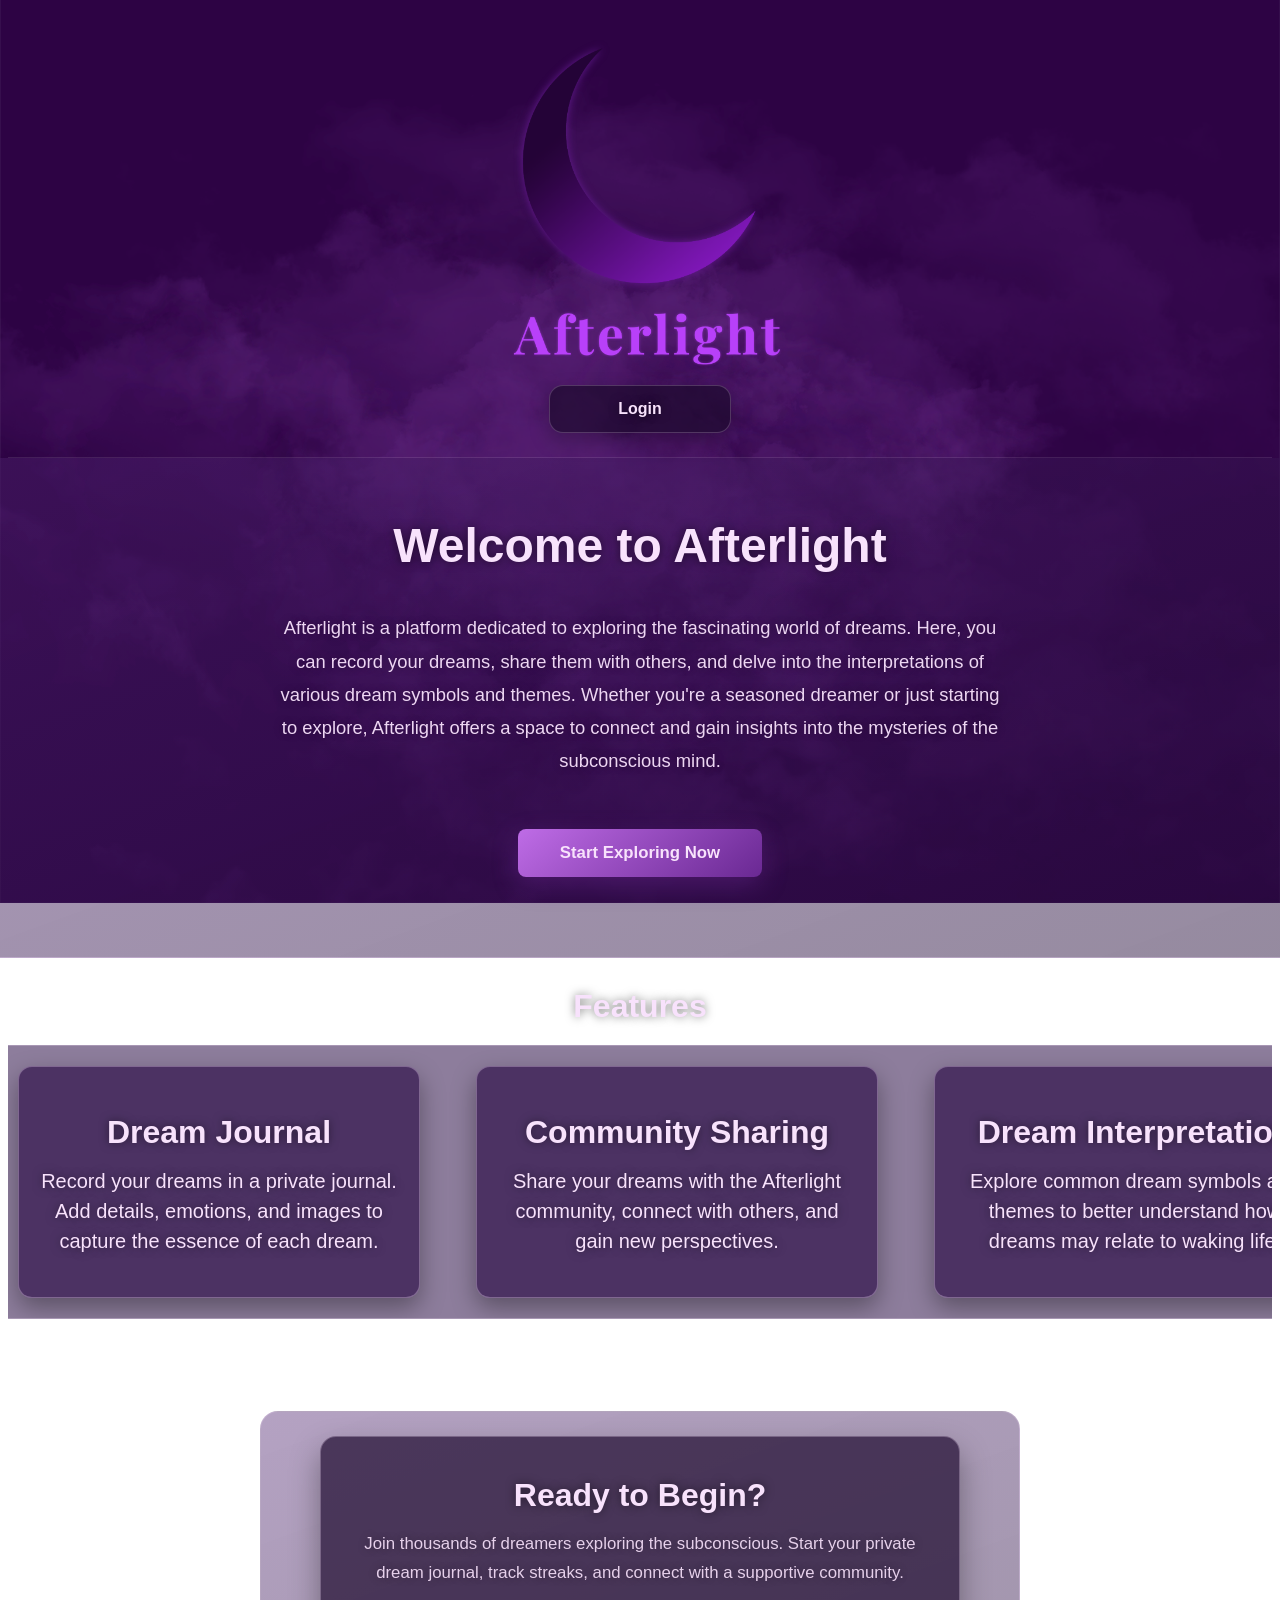
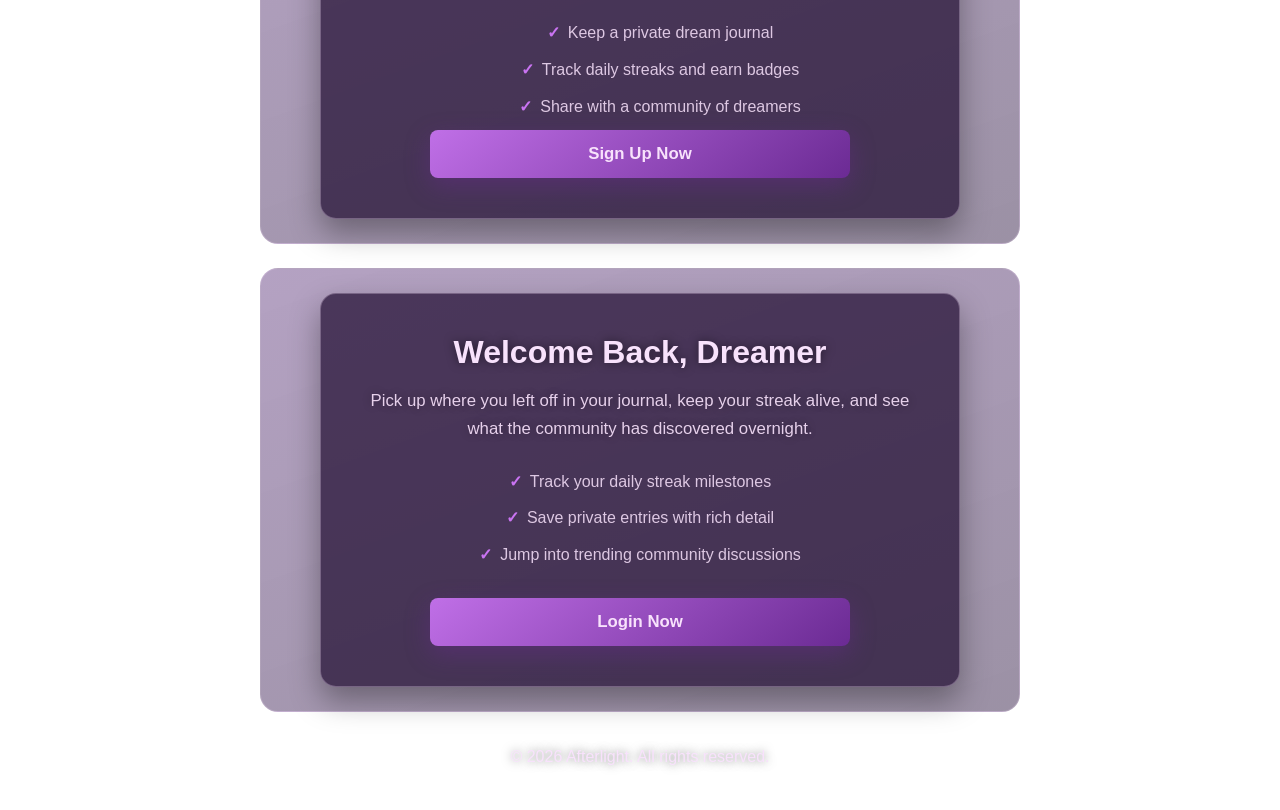
==== commit ace085a3: "modified:   index.html 	modified:   style.css" ====
--- a/index.html
+++ b/index.html
@@ -56,6 +56,18 @@
                         <h2>Dream Streaks</h2>
                         <p>Track your dream-writing consistency and keep momentum with simple streak milestones.</p>
                     </li>
+                    <li class="featureCard">
+                        <h2>Personalized Insights</h2>
+                        <p>Get AI-powered insights into your dreams based on your journal entries and patterns over time.</p>
+                    </li>
+                    <li class="featureCard">
+                        <h2>Sleep Analytics</h2>
+                        <p>Track sleep quality and dream frequency to optimize your sleep habits and dream recall.</p>
+                    </li>
+                    <li class="featureCard">
+                        <h2>Badges & Rewards</h2>
+                        <p>Earn badges and unlock achievements as you reach milestones in your dream journey.</p>
+                    </li>
                     <li class="featureCard" aria-hidden="true">
                         <h2>Dream Journal</h2>
                         <p>Record your dreams in a private journal. Add details, emotions, and images to capture the
@@ -74,6 +86,18 @@
                     <li class="featureCard" aria-hidden="true">
                         <h2>Dream Streaks</h2>
                         <p>Track your dream-writing consistency and keep momentum with simple streak milestones.</p>
+                    </li>
+                    <li class="featureCard" aria-hidden="true">
+                        <h2>Personalized Insights</h2>
+                        <p>Get AI-powered insights into your dreams based on your journal entries and patterns over time.</p>
+                    </li>
+                    <li class="featureCard" aria-hidden="true">
+                        <h2>Sleep Analytics</h2>
+                        <p>Track sleep quality and dream frequency to optimize your sleep habits and dream recall.</p>
+                    </li>
+                    <li class="featureCard" aria-hidden="true">
+                        <h2>Badges & Rewards</h2>
+                        <p>Earn badges and unlock achievements as you reach milestones in your dream journey.</p>
                     </li>
                 </ul>
             </div>
--- a/style.css
+++ b/style.css
@@ -1247,7 +1247,7 @@
 }
 
 .featureCarousel {
-    /* Full-width banner shell with subtle panel styling. */
+    /* Full-width banner shell with horizontal scroll viewport. */
     width: 100%;
     max-width: 100%;
     margin: 20px 0 40px;
@@ -1256,27 +1256,28 @@
     background: rgba(49, 19, 76, 0.55);
     border-top: 1px solid rgba(248, 226, 252, 0.25);
     border-bottom: 1px solid rgba(248, 226, 252, 0.25);
-    overflow: visible;
+    overflow: hidden;
 }
 
 .featureList {
-    /* Static feature cards arranged in a wrapped row. */
+    /* Horizontal scrolling feature cards. */
     --feature-gap: 56px;
     display: flex;
     align-items: stretch;
-    flex-wrap: wrap;
-    justify-content: center;
+    flex-wrap: nowrap;
+    justify-content: flex-start;
     gap: var(--feature-gap);
     margin: 0;
     padding: 0;
     list-style: none;
-    width: 100%;
-    animation: none;
-    will-change: auto;
+    width: max-content;
+    min-width: max-content;
+    animation: featureHorizontalScroll 32s linear infinite;
+    will-change: transform;
 }
 
 .featureCarousel:hover .featureList {
-    /* Pauses movement while the user reads a card. */
+    /* Pauses animation while user reads cards. */
     animation-play-state: paused;
 }
 
@@ -1309,11 +1310,11 @@
 }
 
 .featureCard[aria-hidden="true"] {
-    /* Hide duplicated marquee-only cards when not scrolling. */
-    display: none;
-}
-
-@keyframes featureBannerScroll {
+    /* Show duplicated cards for seamless horizontal loop. */
+    display: flex;
+}
+
+@keyframes featureHorizontalScroll {
     from {
         transform: translateX(calc(-50% - (var(--feature-gap) / 2)));
     }
@@ -2254,13 +2255,14 @@
     }
 
     .featureCarousel {
-        /* Keeps banner comfortable on small screens. */
+        /* Mobile carousel switches back to visible overflow. */
         margin: 15px 0 30px;
         padding: 14px 10px;
+        overflow: visible;
     }
 
     .featureCard {
-        /* Scales scrolling cards for phone width. */
+        /* Responsive feature cards for mobile. */
         flex-basis: min(78vw, 280px);
         min-height: 170px;
         font-size: 1.05rem;
@@ -2269,14 +2271,24 @@
     }
 
     .featureList {
-        /* Keeps spacing comfortable while cards scroll on mobile. */
+        /* Mobile static wrapped layout. */
         --feature-gap: 28px;
-        animation-duration: 20s;
+        flex-wrap: wrap;
+        justify-content: center;
+        width: 100%;
+        min-width: auto;
+        animation: none;
+        will-change: auto;
     }
 
     .featureCard h2 {
         /* Scales card heading for mobile readability. */
         font-size: 1.2rem;
+    }
+
+    .featureCard[aria-hidden="true"] {
+        /* Hide duplicates on mobile when not scrolling. */
+        display: none;
     }
 
     .loginPage .authLayout {
